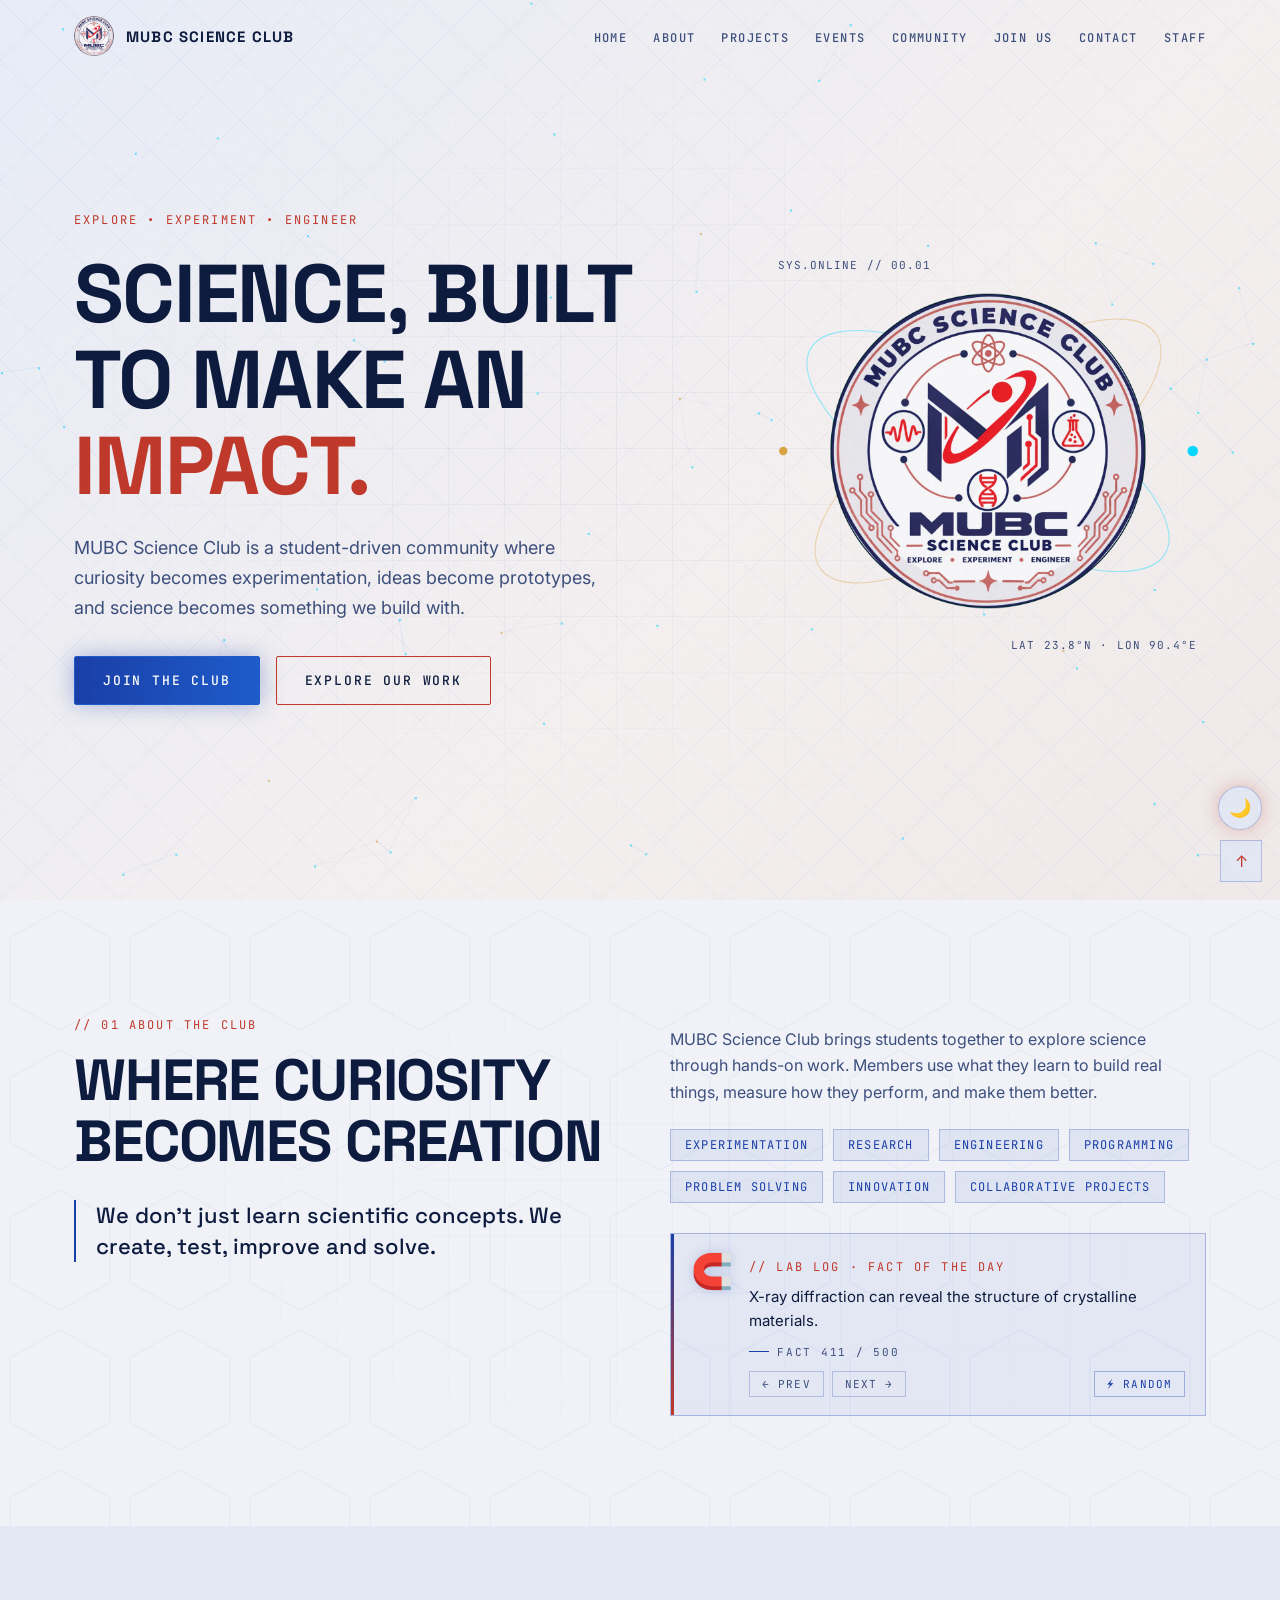
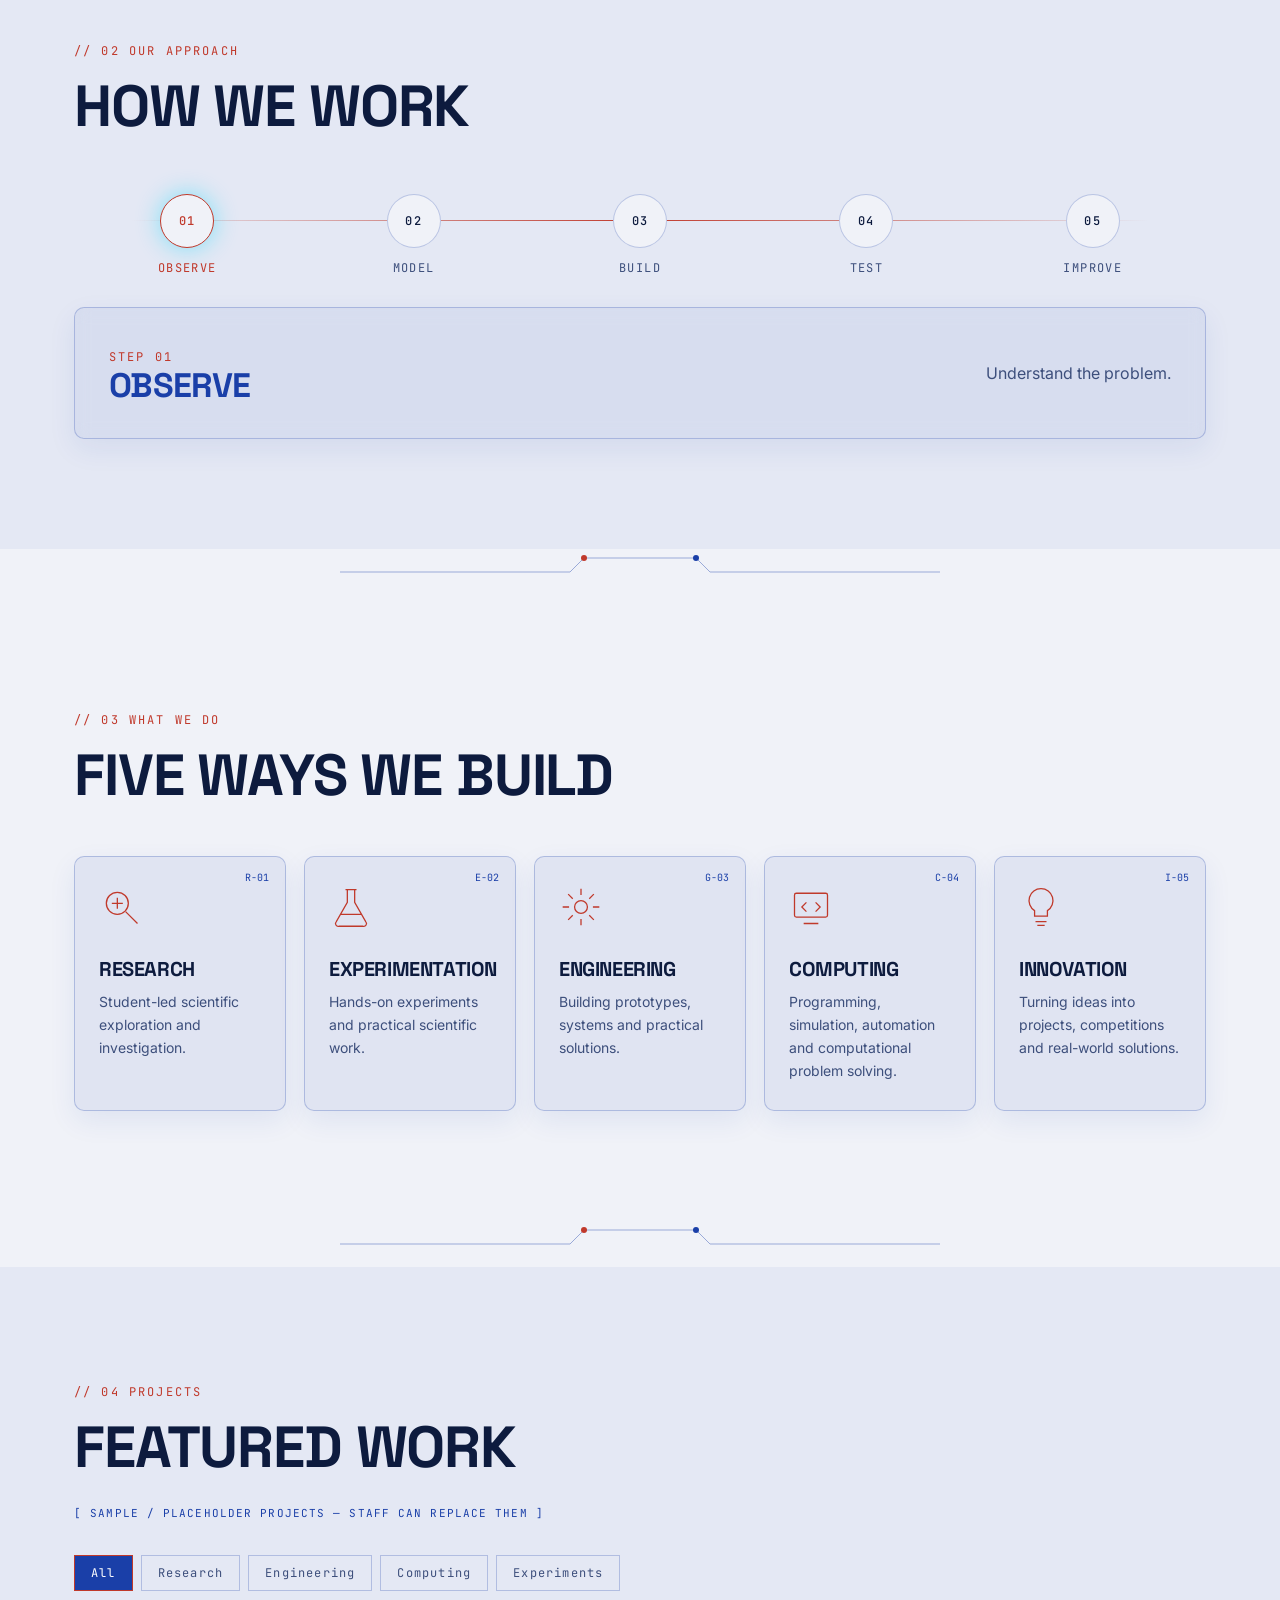
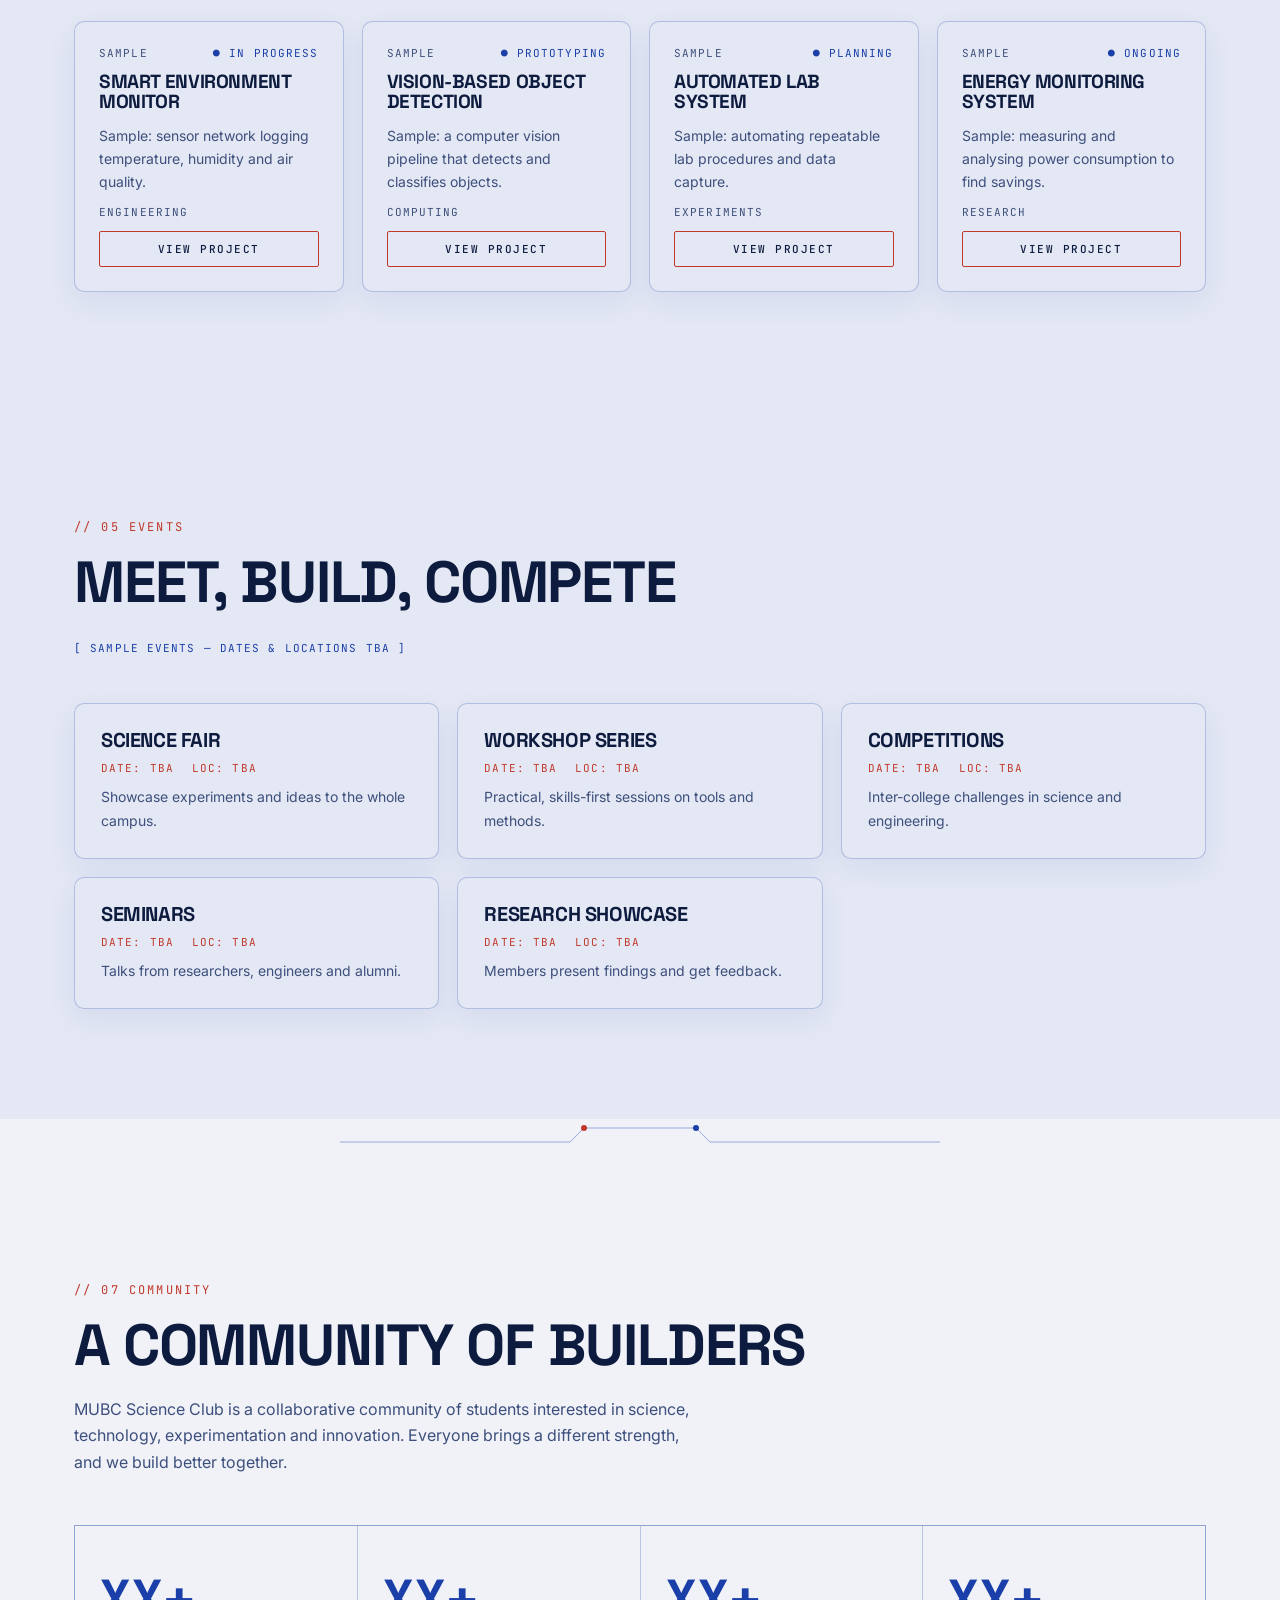
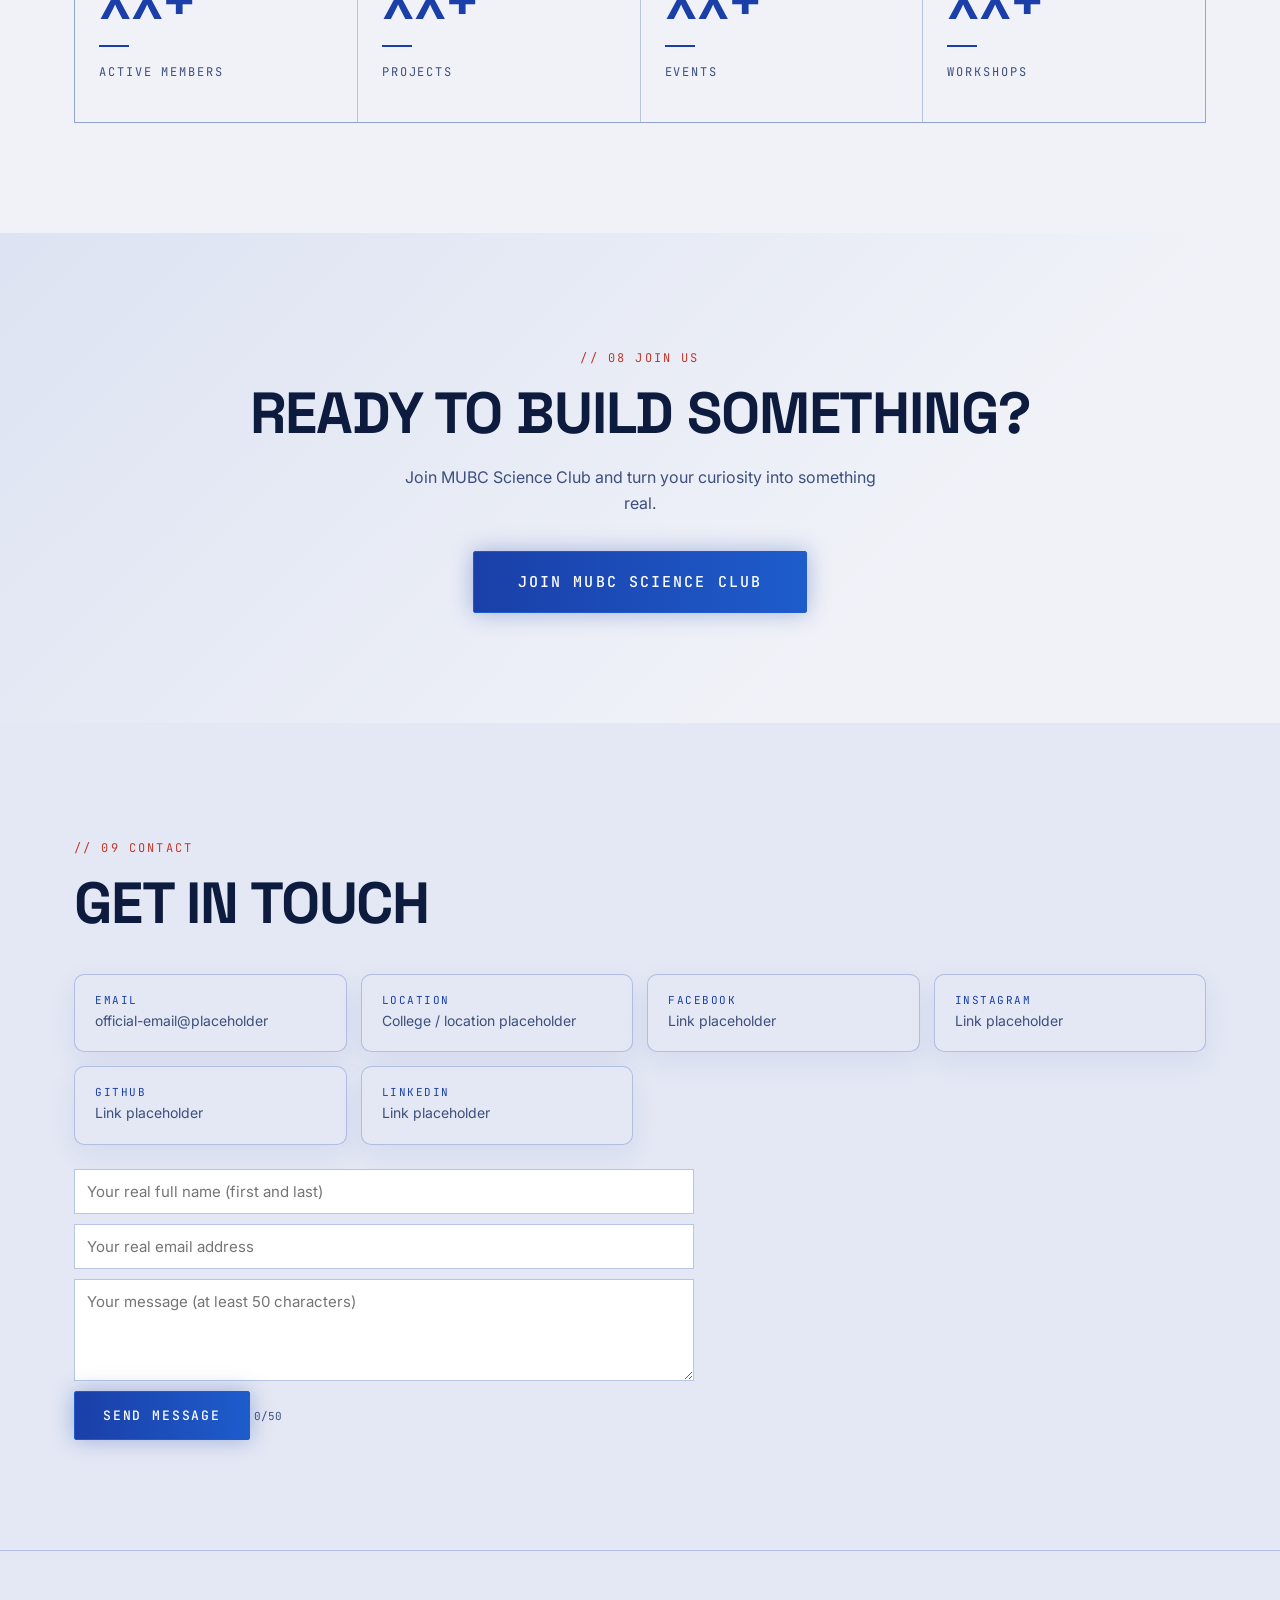
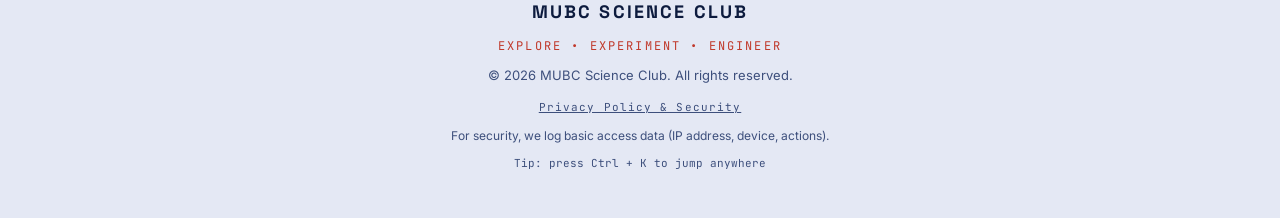
==== index.html @ 10bb3718 "Add files via upload" ====
<!DOCTYPE html>
<html lang="en">
<head>
<meta charset="utf-8">
<meta name="viewport" content="width=device-width, initial-scale=1, viewport-fit=cover">
<title>MUBC Science Club | Explore • Experiment • Engineer</title>
<meta name="description" content="MUBC Science Club is a student-led science, technology and engineering community turning curiosity into experiments, prototypes and real-world solutions.">
<link rel="canonical" href="https://arman0977.github.io/mubc-science-club/">
<meta name="robots" content="index,follow,max-image-preview:large,max-snippet:-1">
<meta name="author" content="MUBC Science Club"><meta name="theme-color" content="#05070D"><meta name="color-scheme" content="dark light" id="csmeta">
<!-- Google Search Console: paste your verification tag here, e.g. <meta name="google-site-verification" content="XXXX"> -->
<meta property="og:type" content="website"><meta property="og:site_name" content="MUBC Science Club"><meta property="og:locale" content="en">
<meta property="og:title" content="MUBC Science Club | Explore • Experiment • Engineer"><meta property="og:description" content="MUBC Science Club is a student-led science, technology and engineering community turning curiosity into experiments, prototypes and real-world solutions.">
<meta property="og:url" content="https://arman0977.github.io/mubc-science-club/"><meta property="og:image" content="https://arman0977.github.io/mubc-science-club/og-image.png"><meta property="og:image:width" content="1200"><meta property="og:image:height" content="630"><meta property="og:image:alt" content="MUBC Science Club logo with the words Explore, Experiment, Engineer">
<meta name="twitter:card" content="summary_large_image"><meta name="twitter:title" content="MUBC Science Club | Explore • Experiment • Engineer"><meta name="twitter:description" content="MUBC Science Club is a student-led science, technology and engineering community turning curiosity into experiments, prototypes and real-world solutions."><meta name="twitter:image" content="https://arman0977.github.io/mubc-science-club/og-image.png">
<link rel="icon" href="favicon.ico" sizes="any"><link rel="icon" type="image/png" sizes="32x32" href="favicon-32.png"><link rel="apple-touch-icon" href="apple-touch-icon.png"><link rel="manifest" href="site.webmanifest">
<link rel="preconnect" href="https://script.google.com"><link rel="dns-prefetch" href="https://script.googleusercontent.com">
<script type="application/ld+json">{"@context": "https://schema.org", "@graph": [{"@type": "Organization", "@id": "https://arman0977.github.io/mubc-science-club/#org", "name": "MUBC Science Club", "url": "https://arman0977.github.io/mubc-science-club/", "logo": "https://arman0977.github.io/mubc-science-club/icon-512.png", "image": "https://arman0977.github.io/mubc-science-club/og-image.png", "slogan": "Explore • Experiment • Engineer", "description": "MUBC Science Club is a student-led science, technology and engineering community turning curiosity into experiments, prototypes and real-world solutions."}, {"@type": "WebSite", "@id": "https://arman0977.github.io/mubc-science-club/#site", "url": "https://arman0977.github.io/mubc-science-club/", "name": "MUBC Science Club", "inLanguage": "en", "publisher": {"@id": "https://arman0977.github.io/mubc-science-club/#org"}}]}</script>
<link rel="preconnect" href="https://fonts.googleapis.com"><link rel="preconnect" href="https://fonts.gstatic.com" crossorigin>
<link href="https://fonts.googleapis.com/css2?family=JetBrains+Mono:wght@400;500&family=Inter:wght@400;500&family=Space+Grotesk:wght@500;700&display=swap" rel="stylesheet">
<link rel="stylesheet" href="style.css">
</head>
<body>
<div id="sp" aria-hidden="true"><div class="spw"><img id="spl" alt=""></div><p>INITIALIZING SYSTEMS</p><i class="bar"><b></b></i></div><div id="spg"></div><button id="rb" hidden aria-label="Open staff panel"></button><a class="skip" href="#about">Skip to content</a><noscript><p style="padding:90px 24px;max-width:700px;margin:auto">MUBC Science Club is a student-led science, technology and engineering community. Explore • Experiment • Engineer. Please enable JavaScript to see our projects, events and team, or contact us through the Contact section.</p></noscript>

<header id="hd"><div class="wrap"><nav aria-label="Main">
<a class="brand" href="#home" aria-label="MUBC Science Club home"><img id="lnav-dark" class="lnav" alt="MUBC Science Club logo" src="[data-uri]" width="40" height="40"><img id="lnav-light" class="lnav" alt="MUBC Science Club logo (light)" src="[data-uri]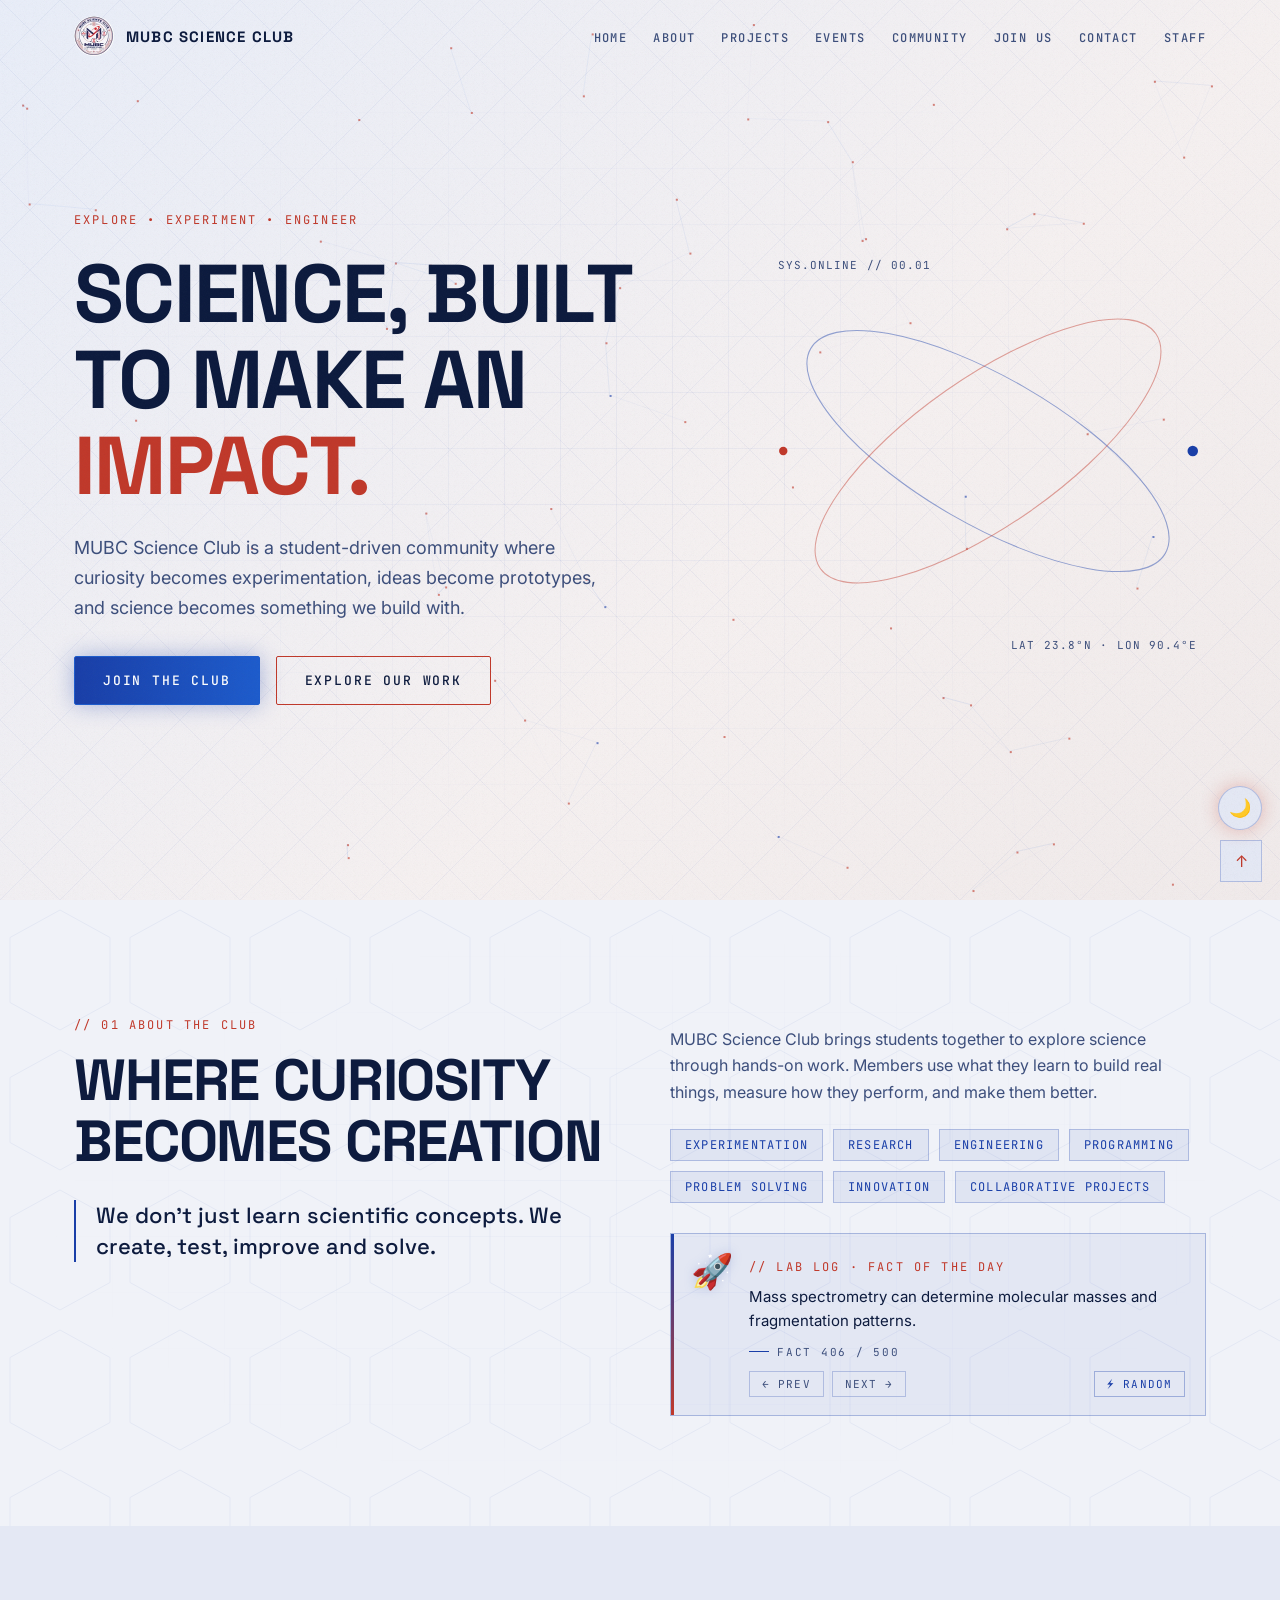
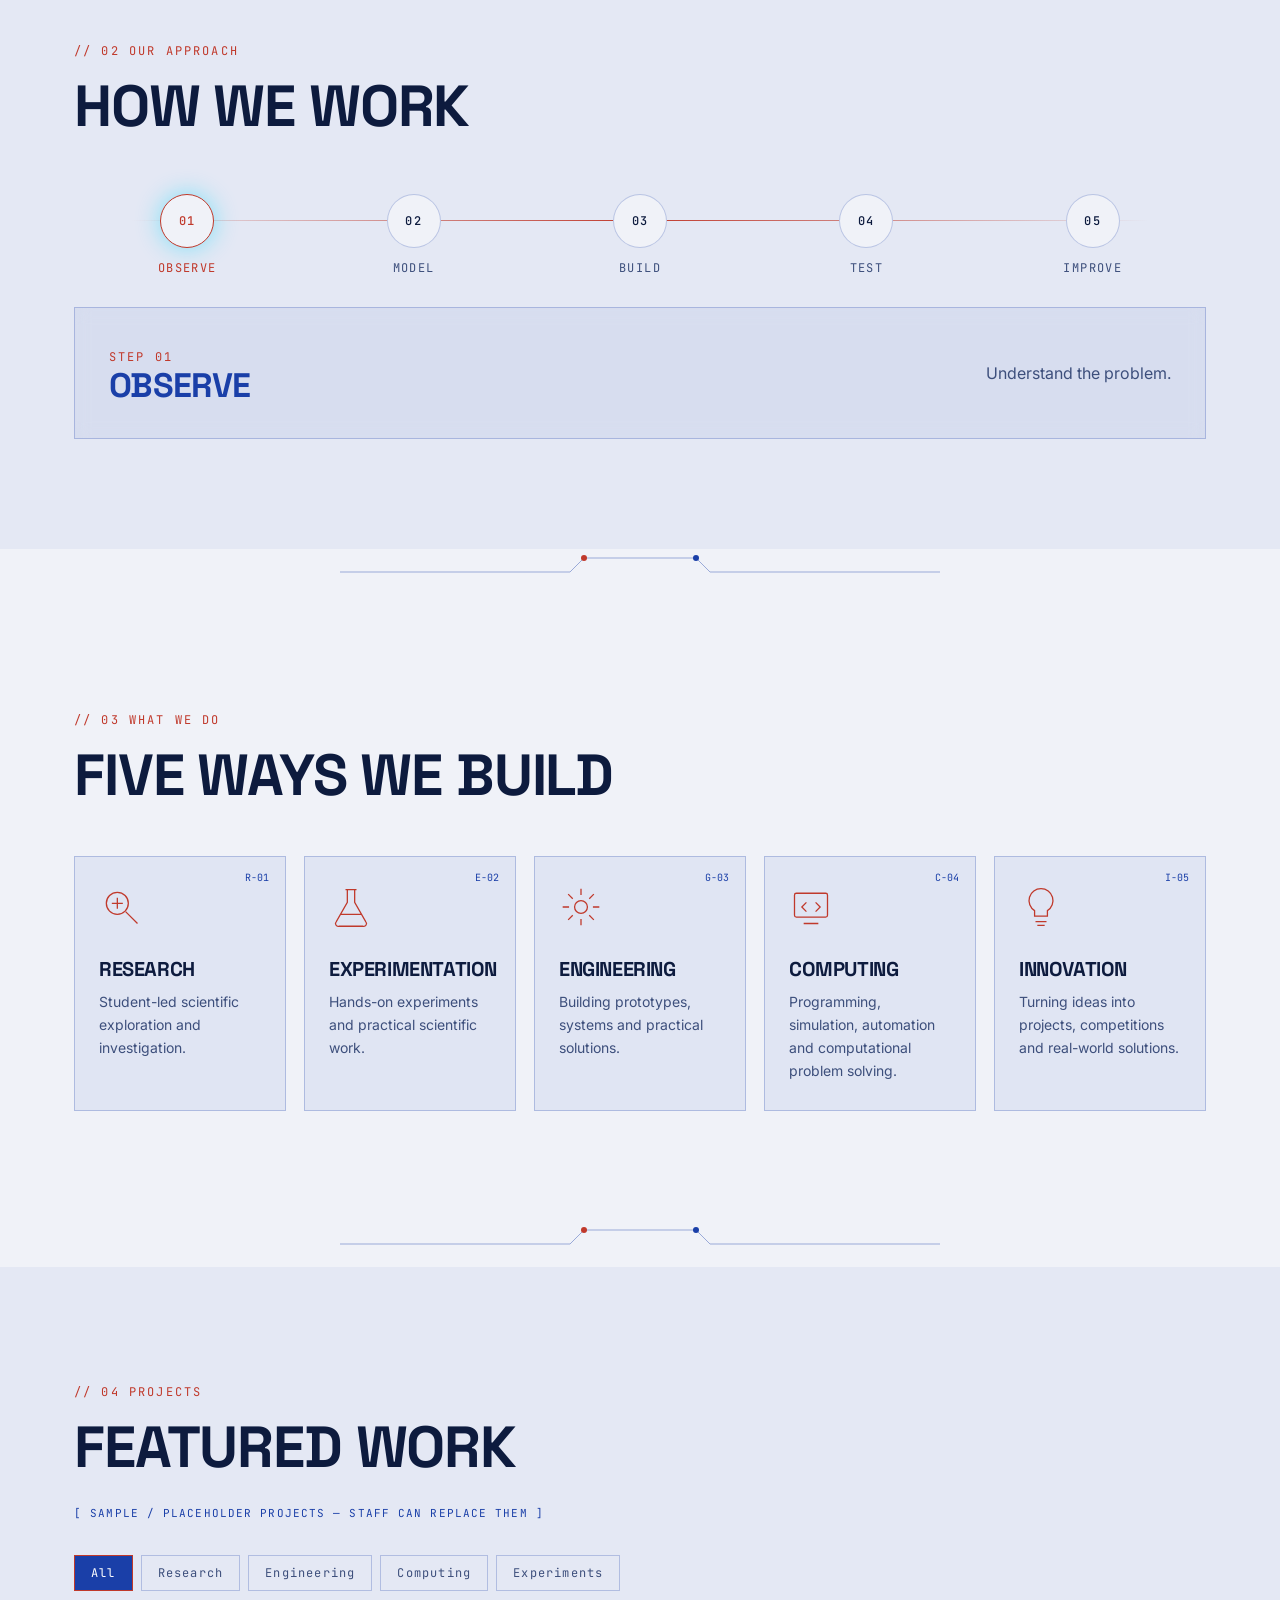
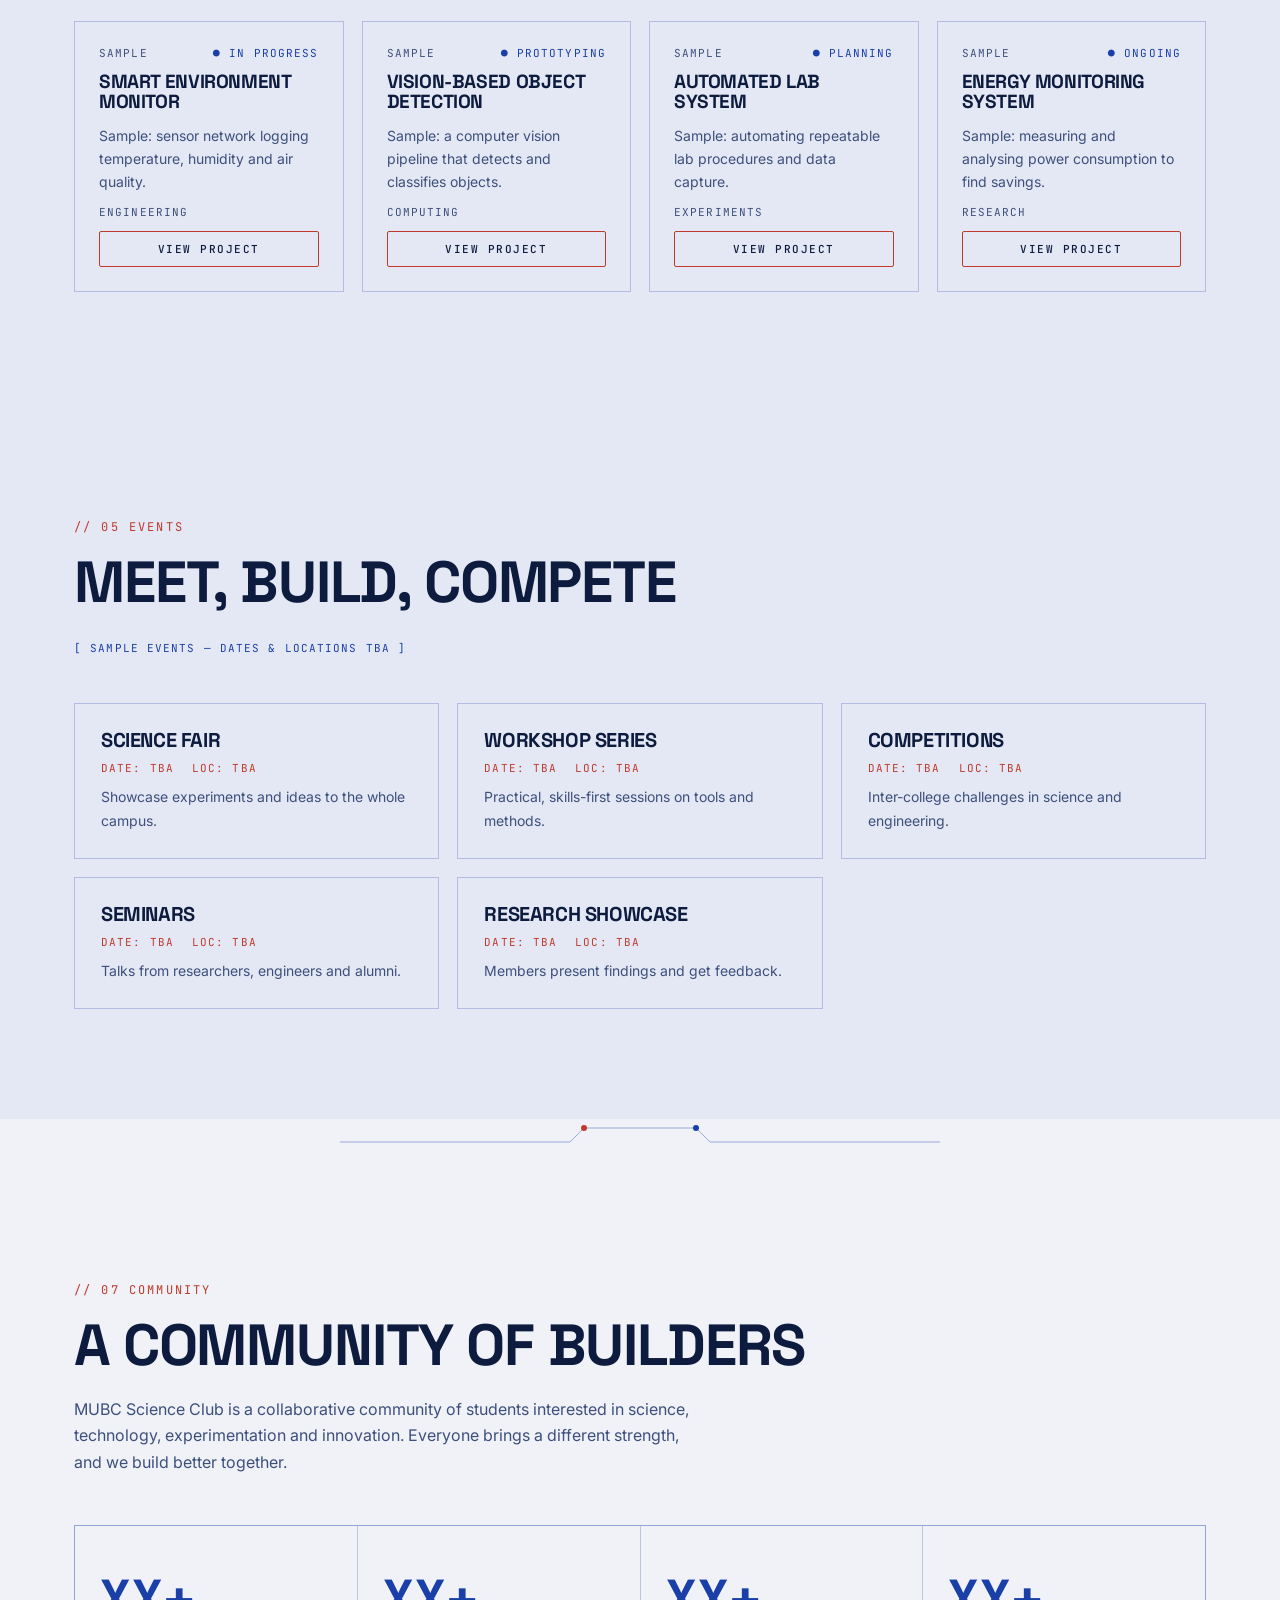
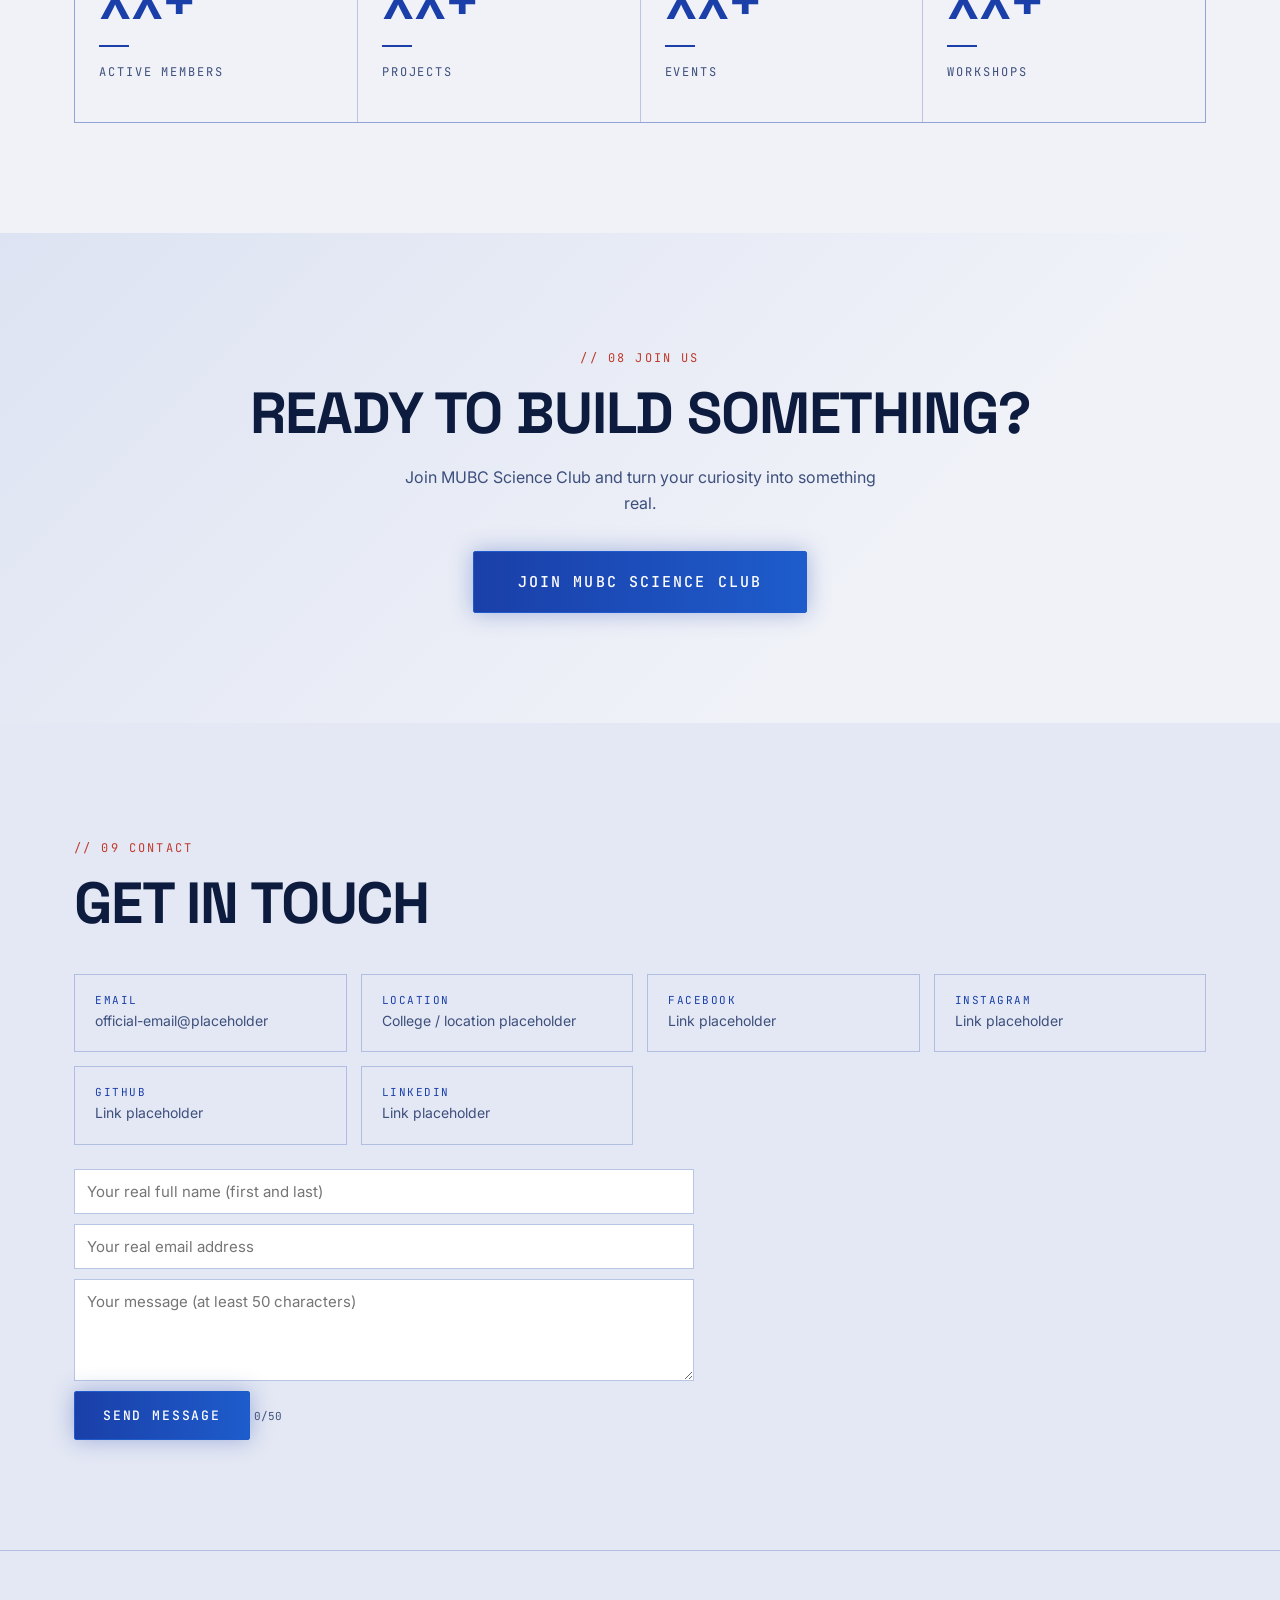
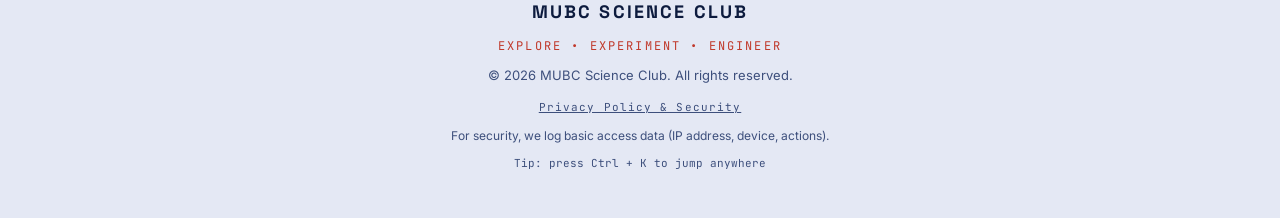
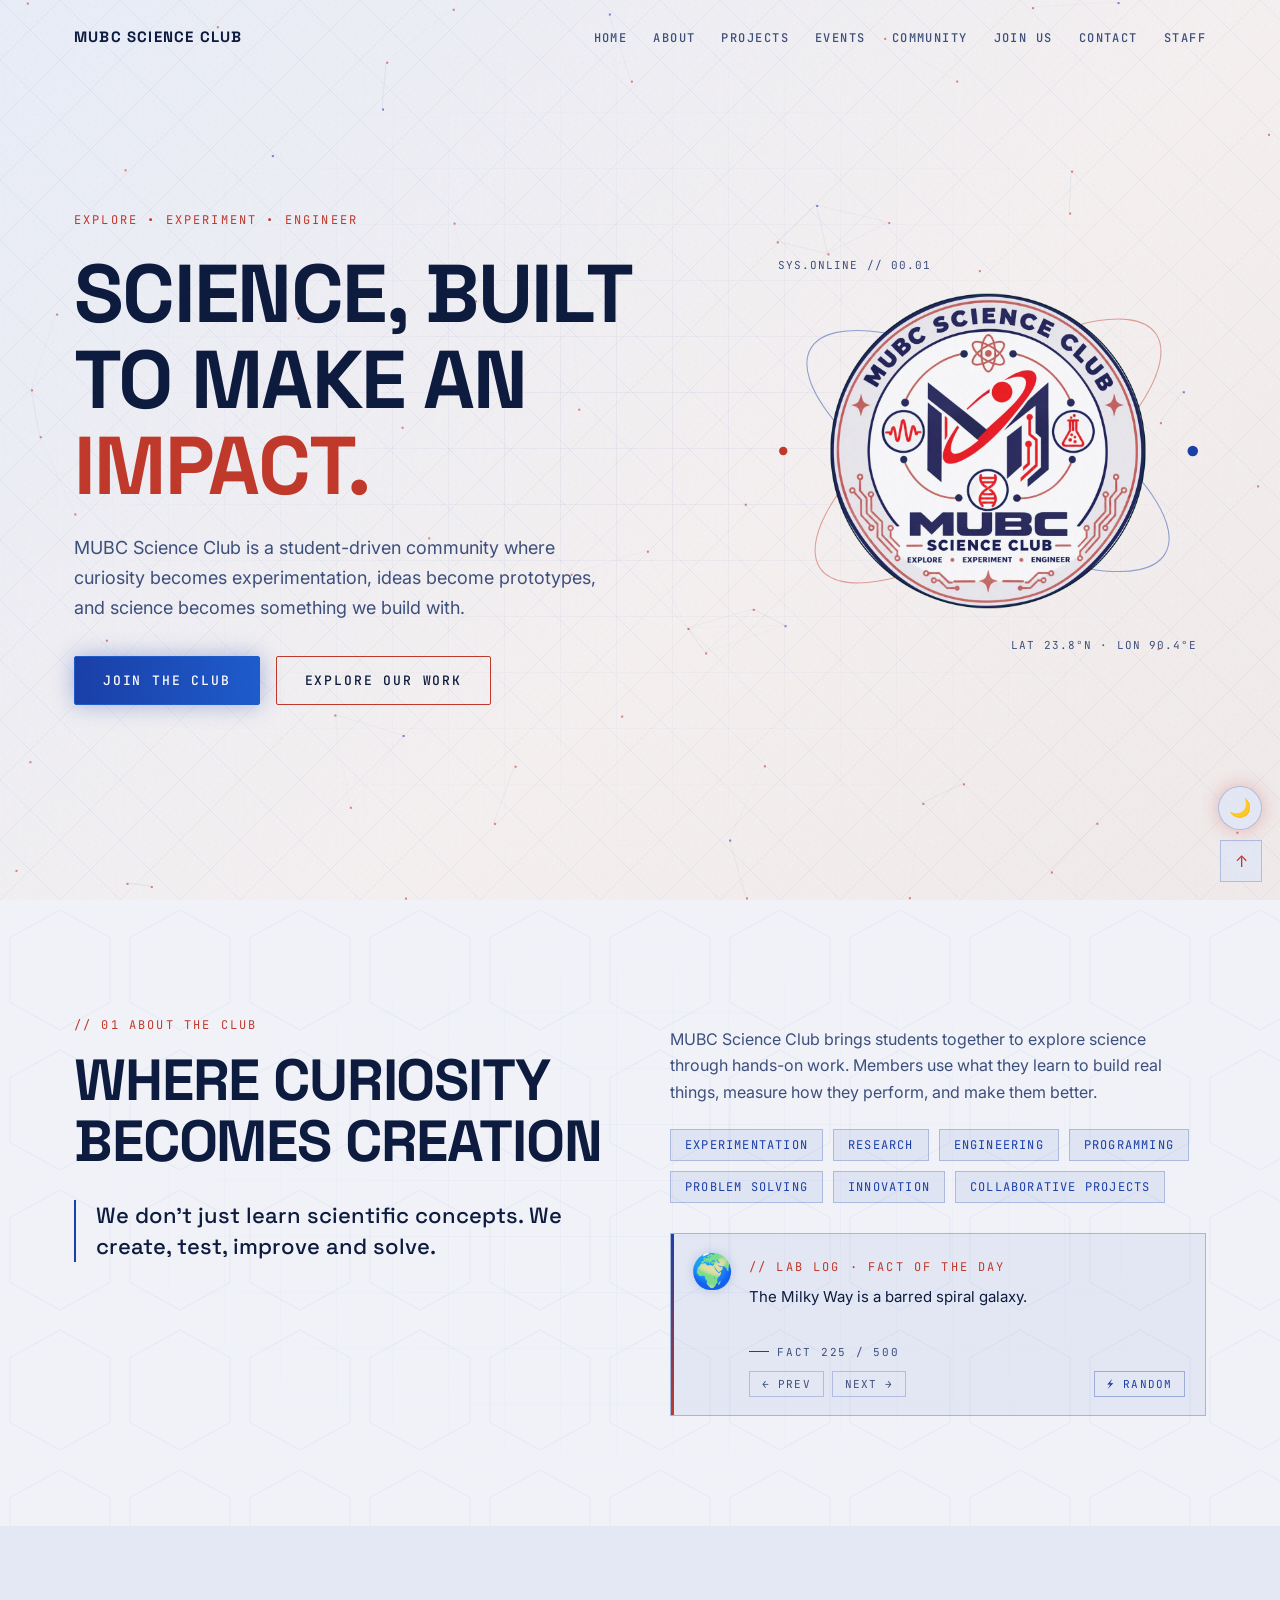
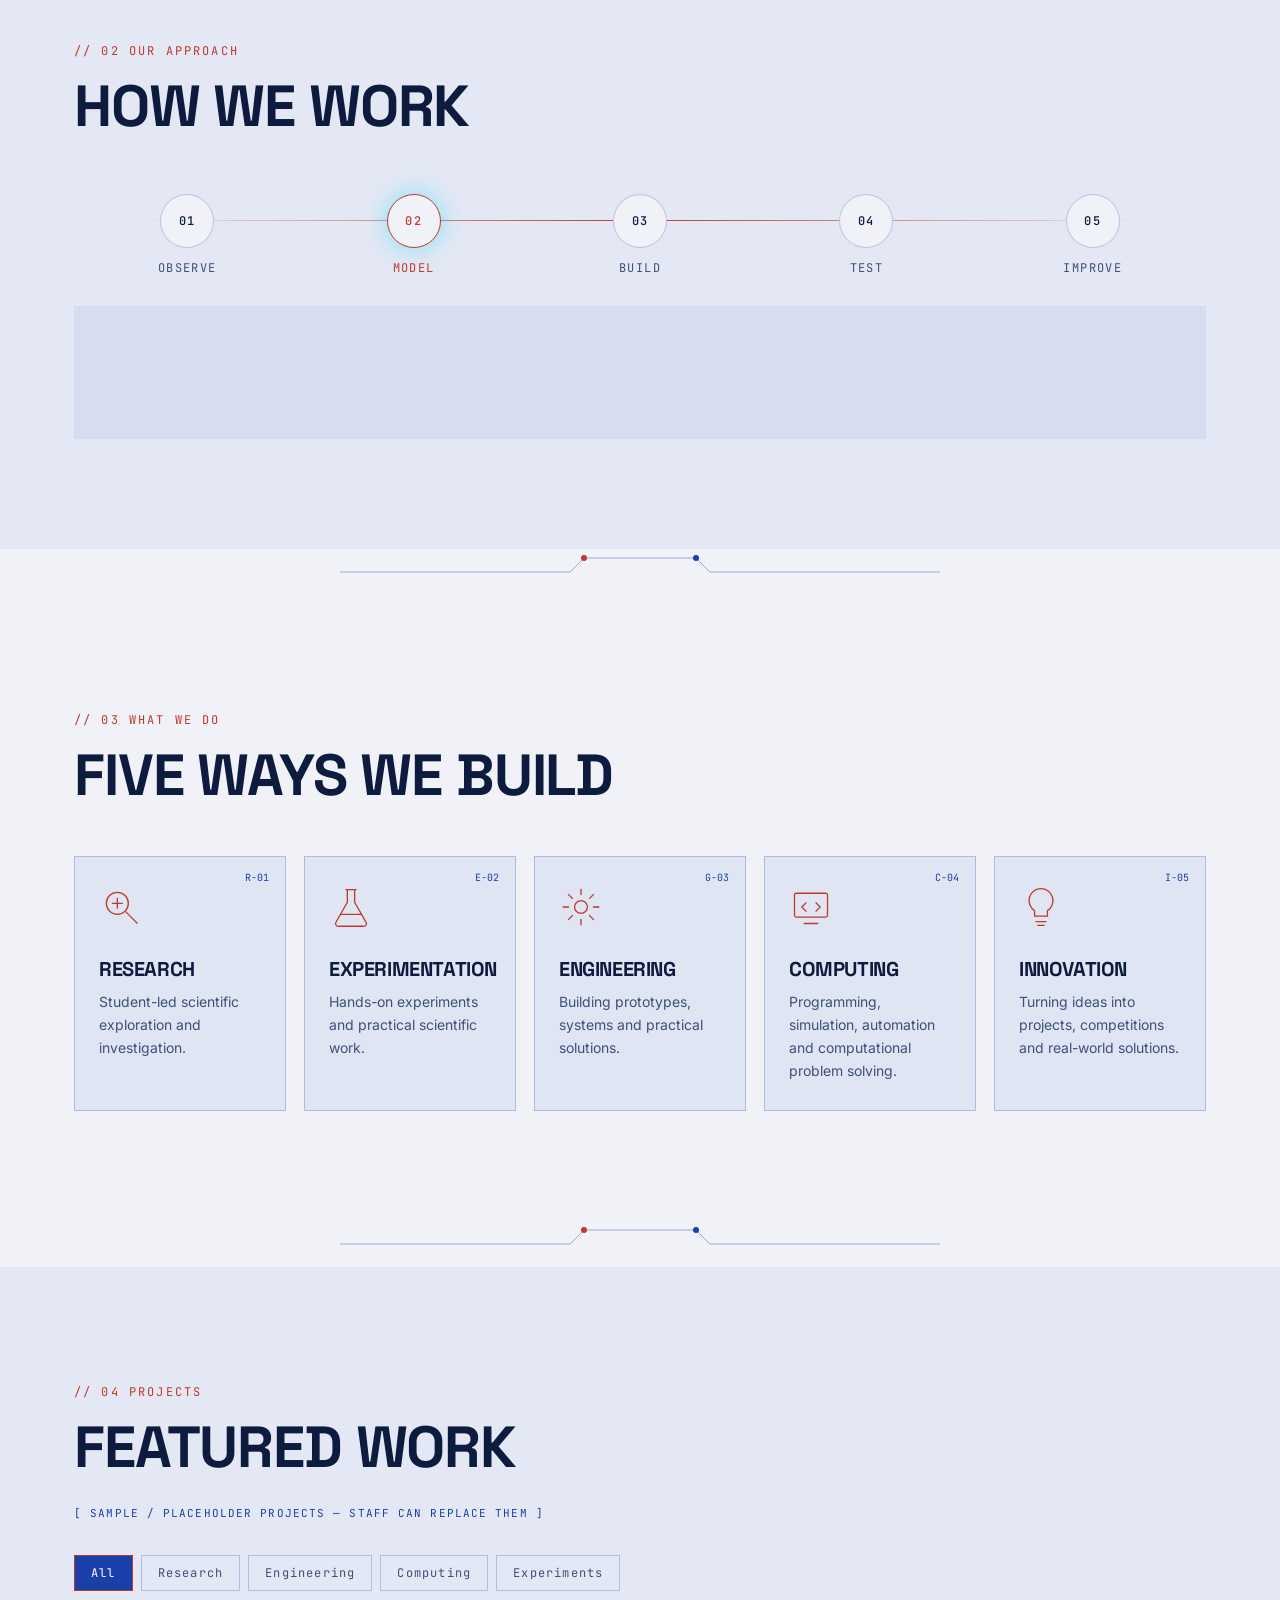
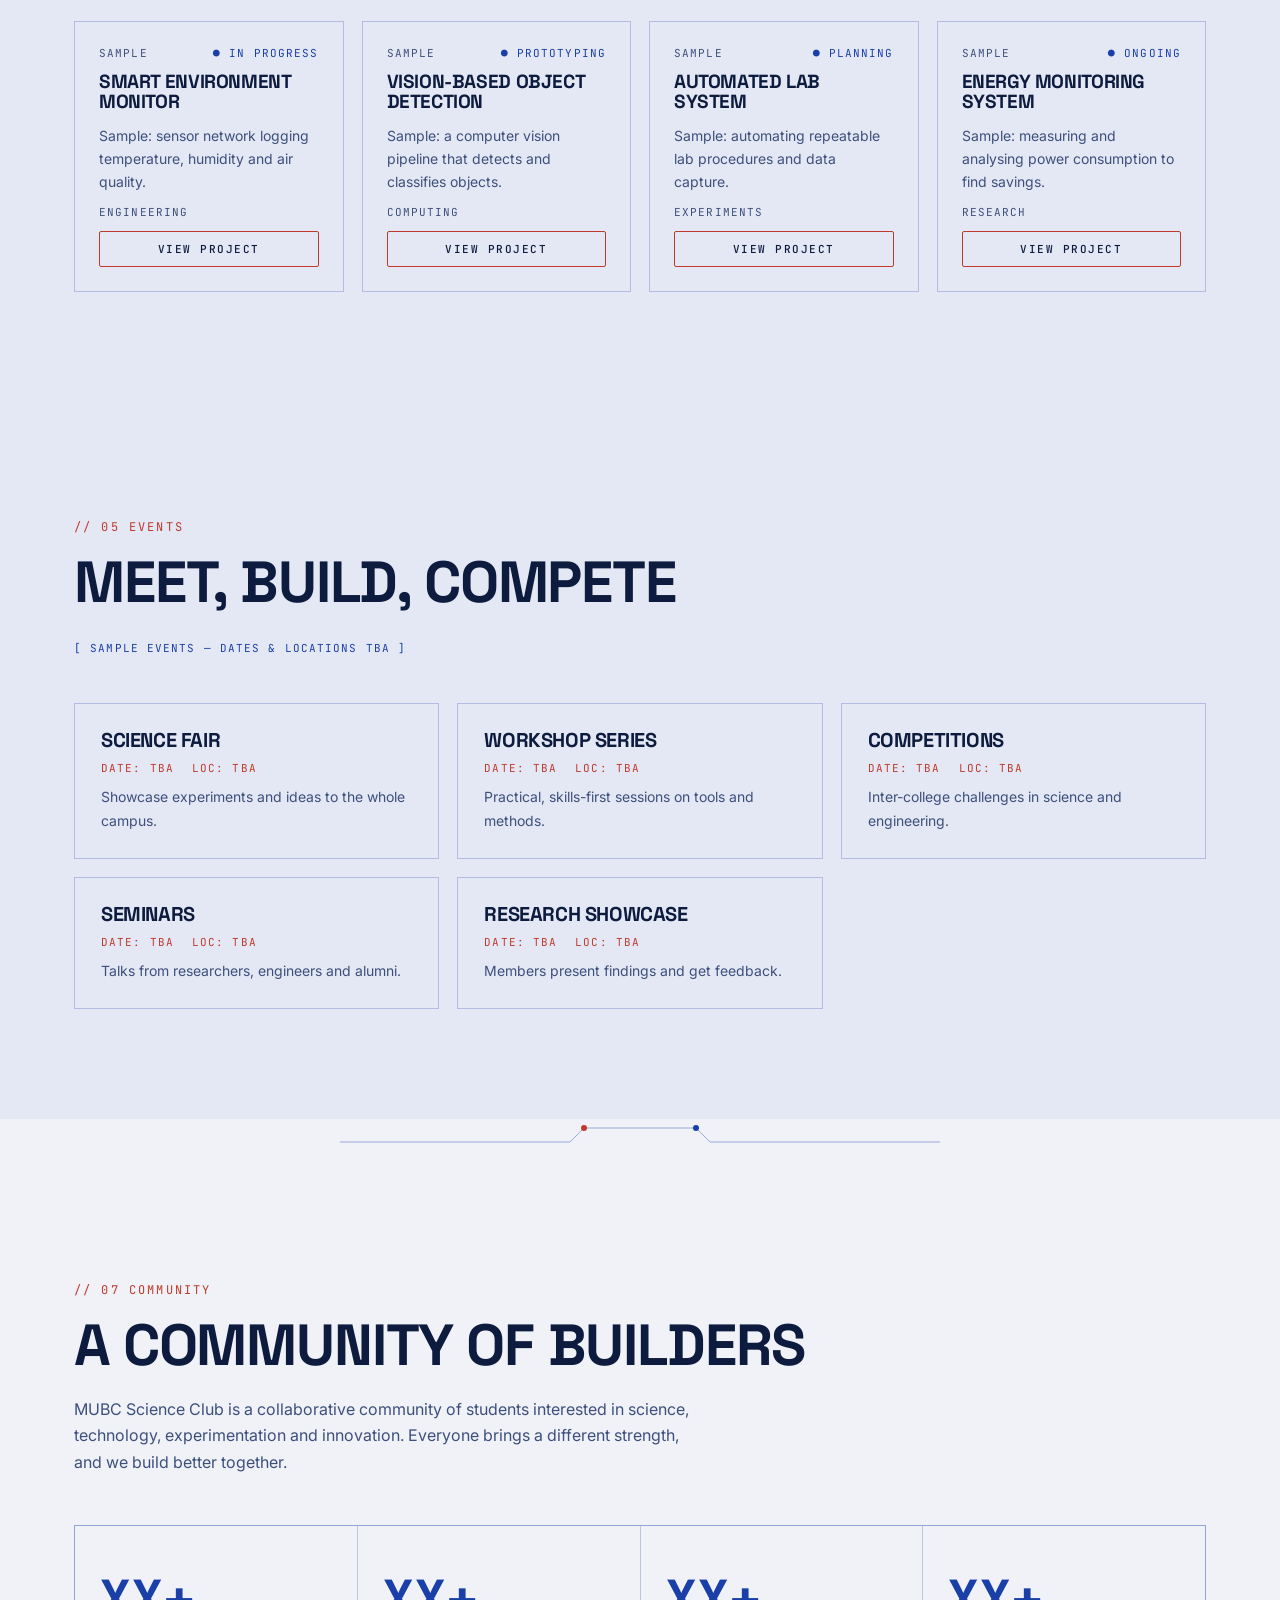
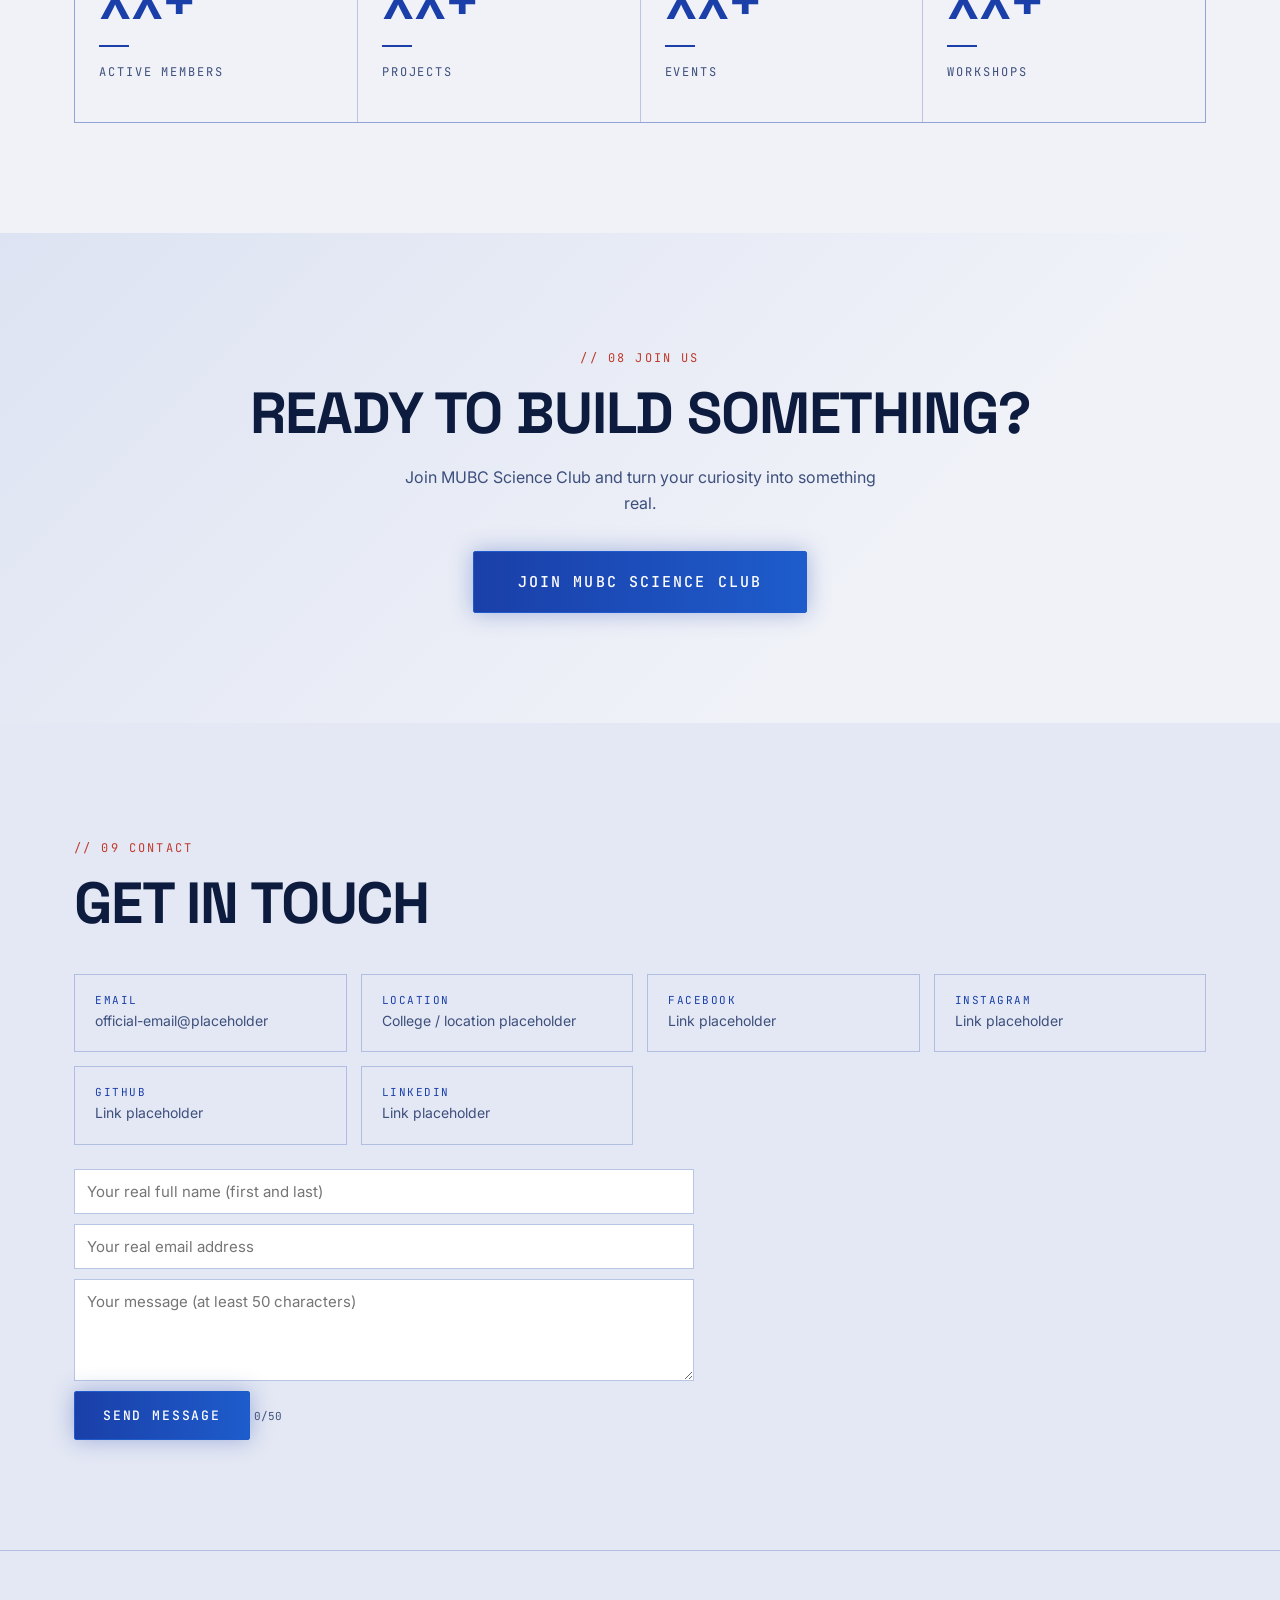
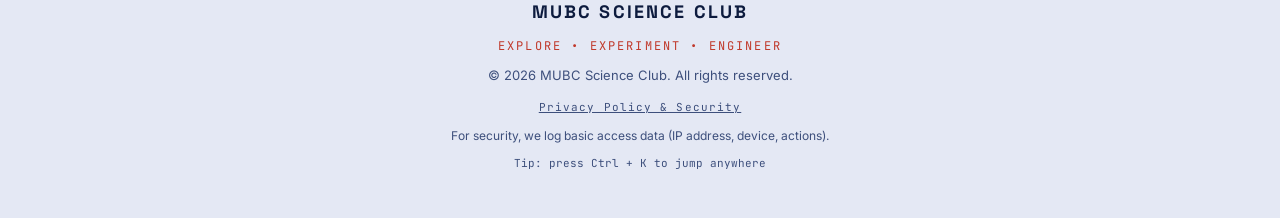
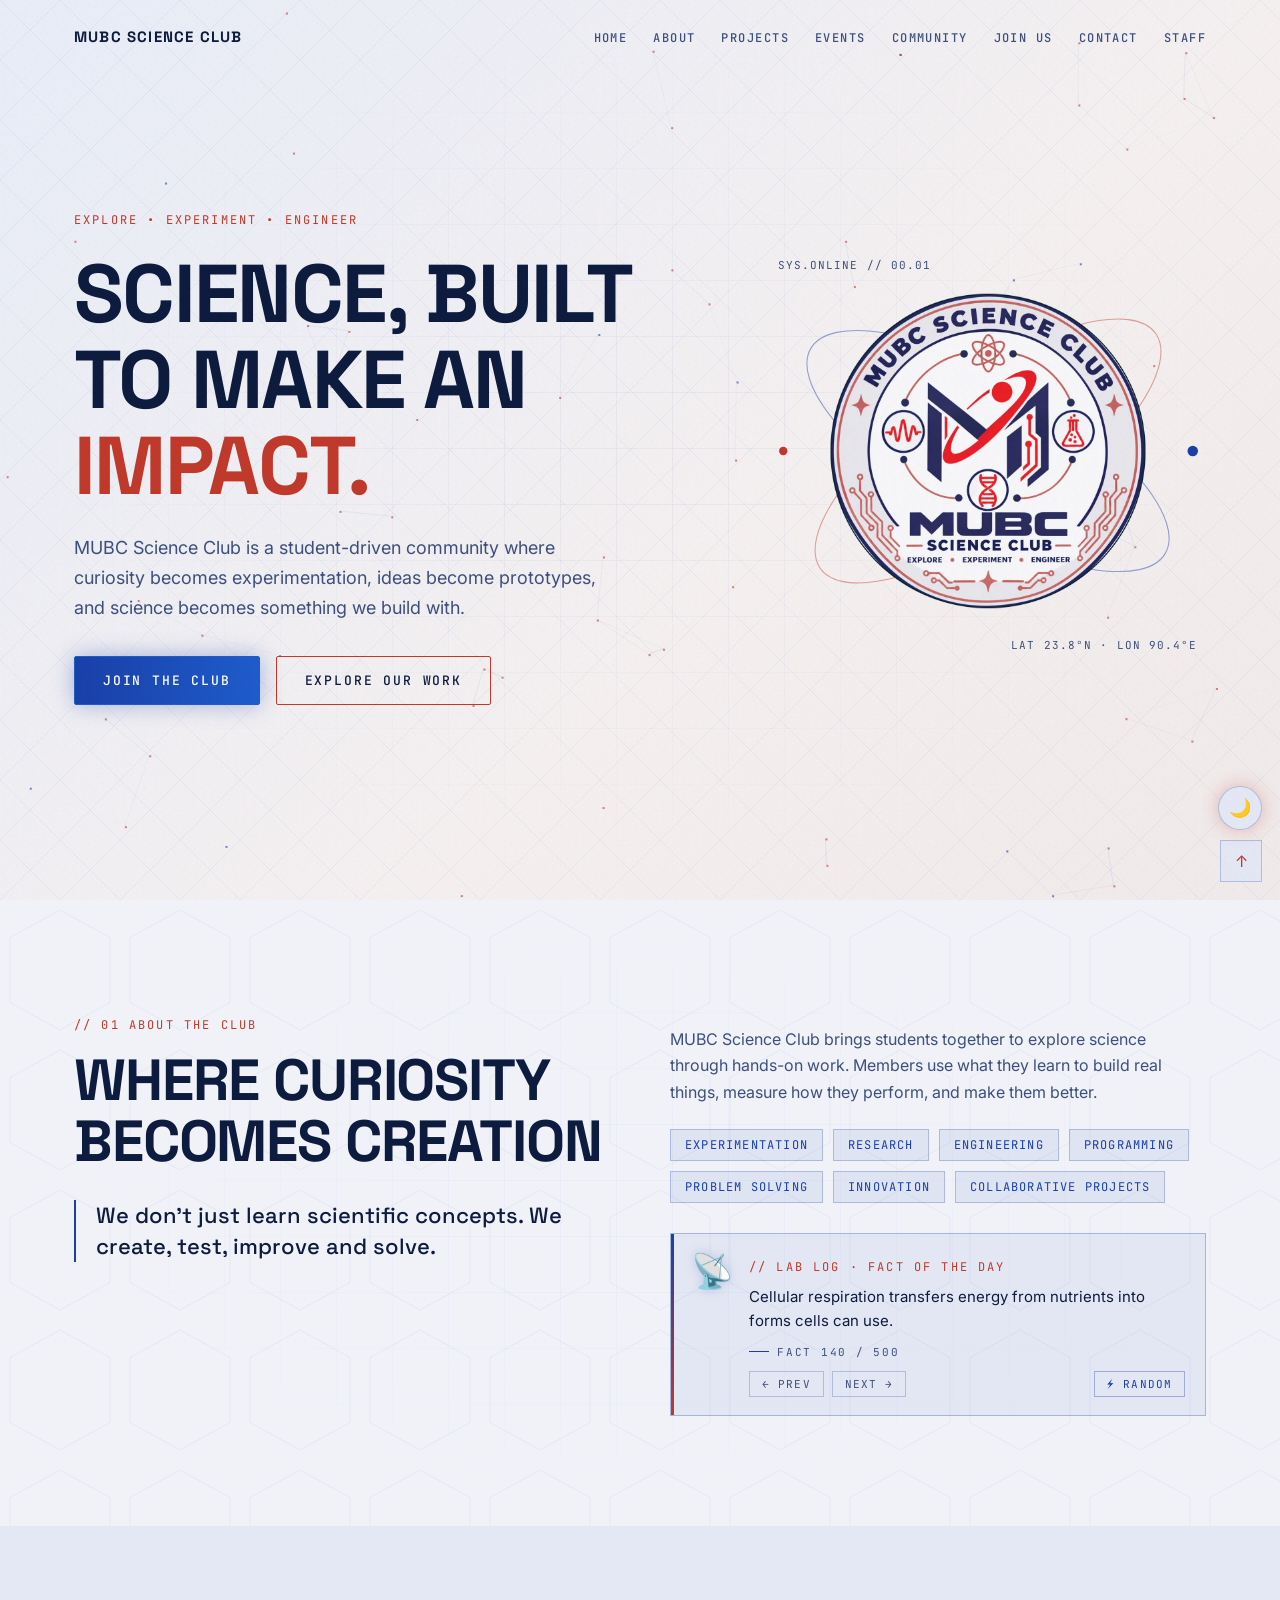
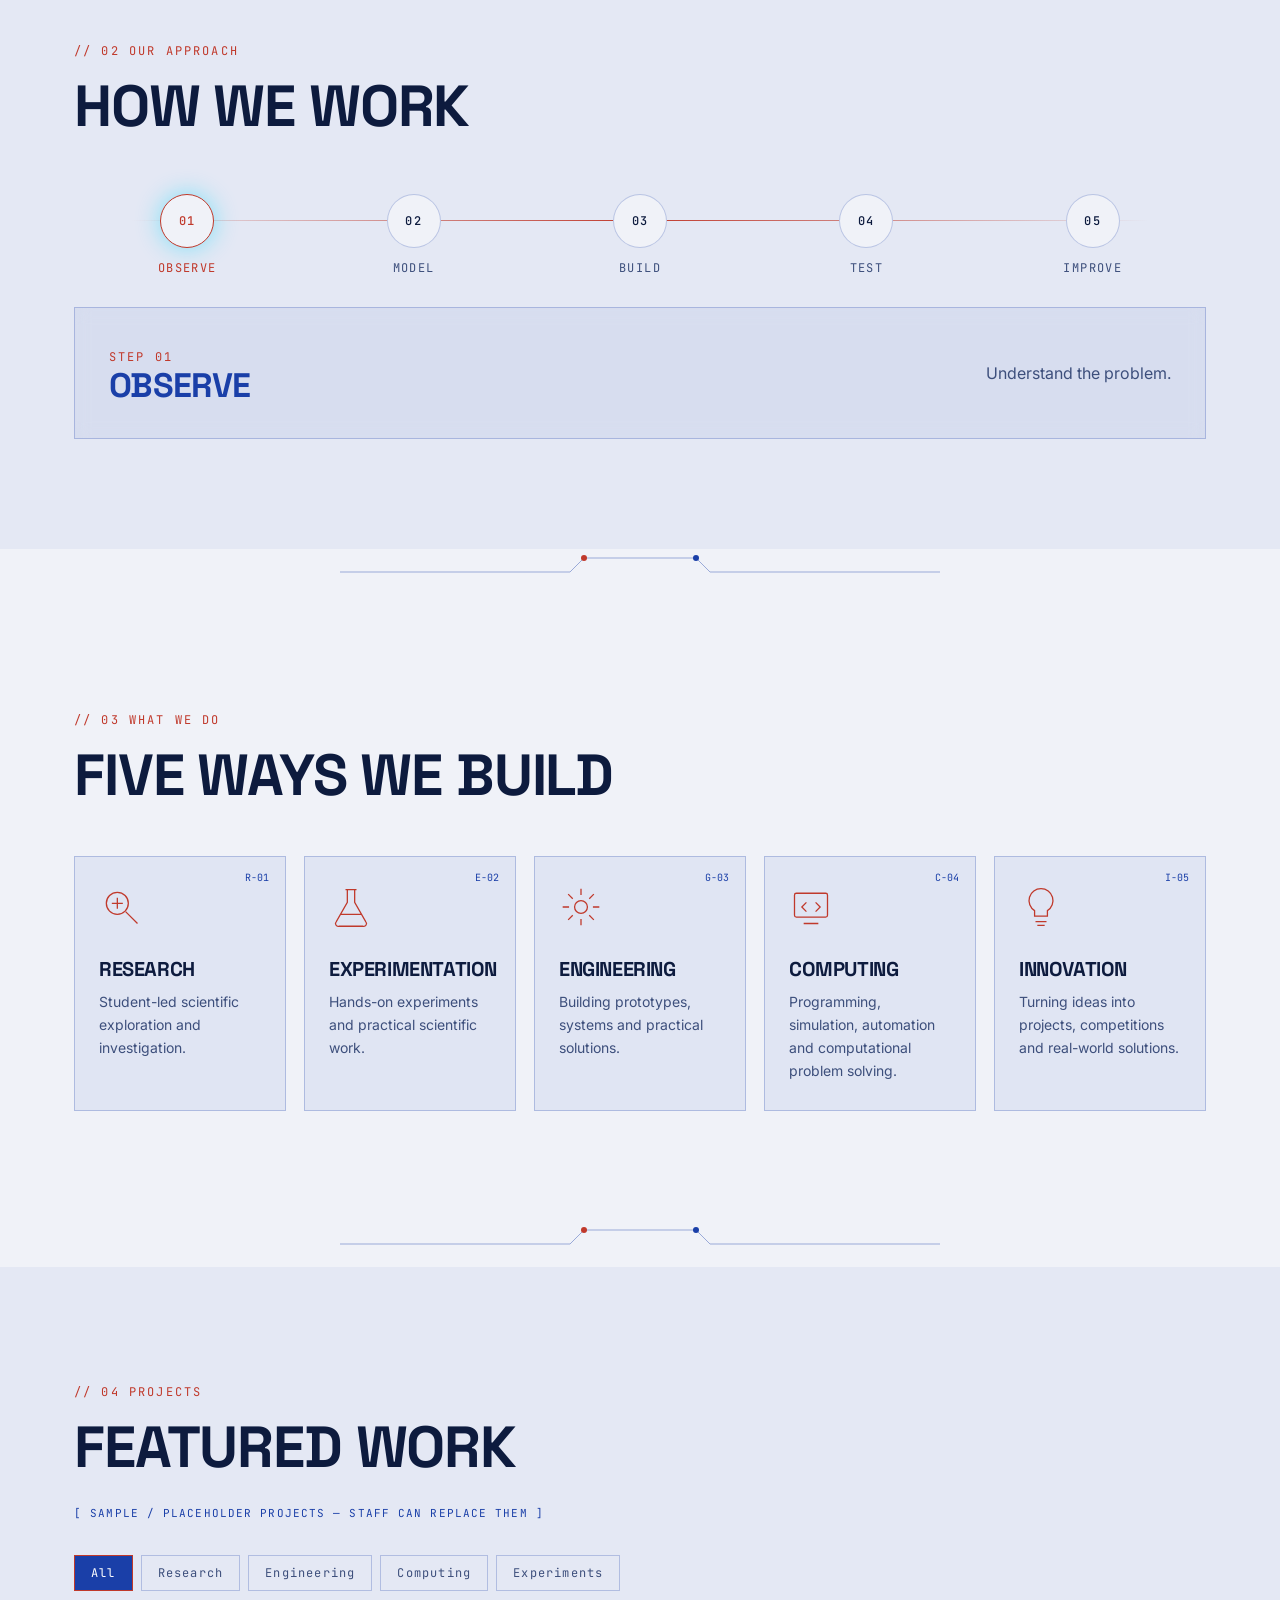
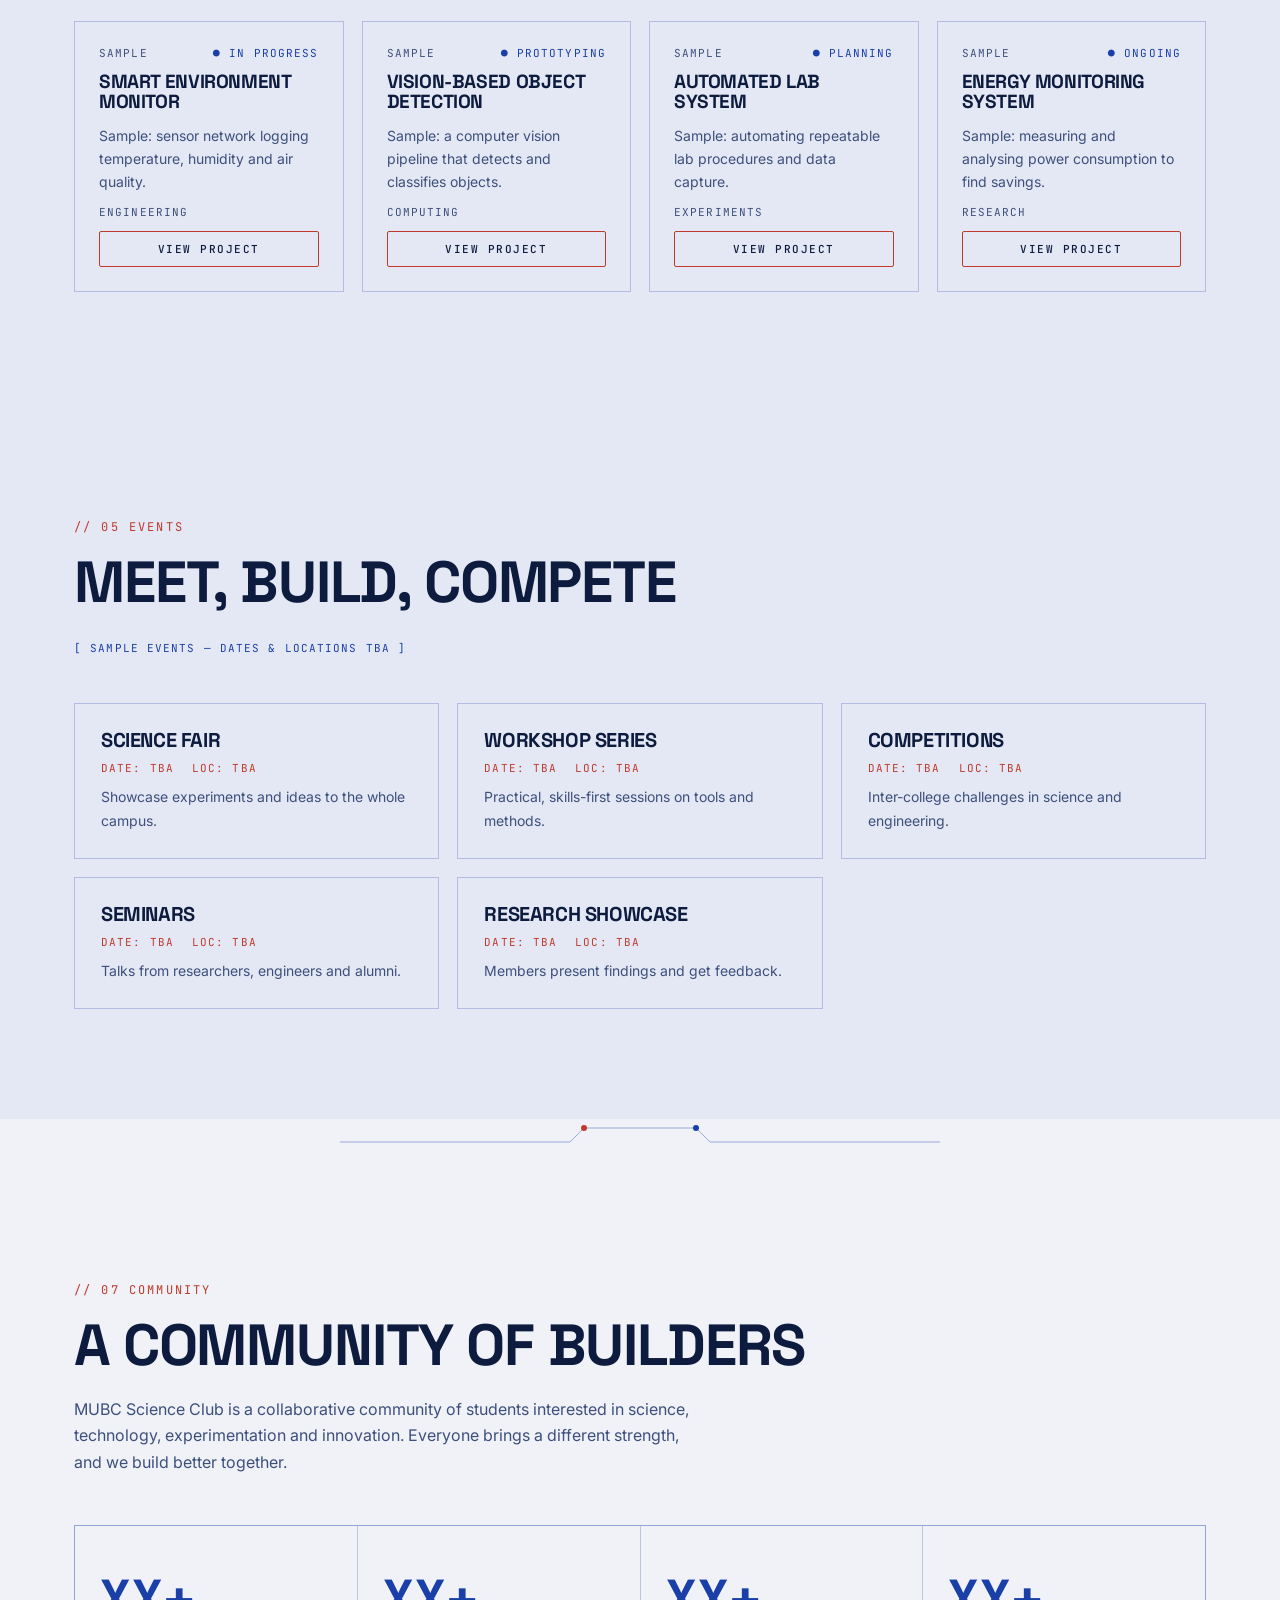
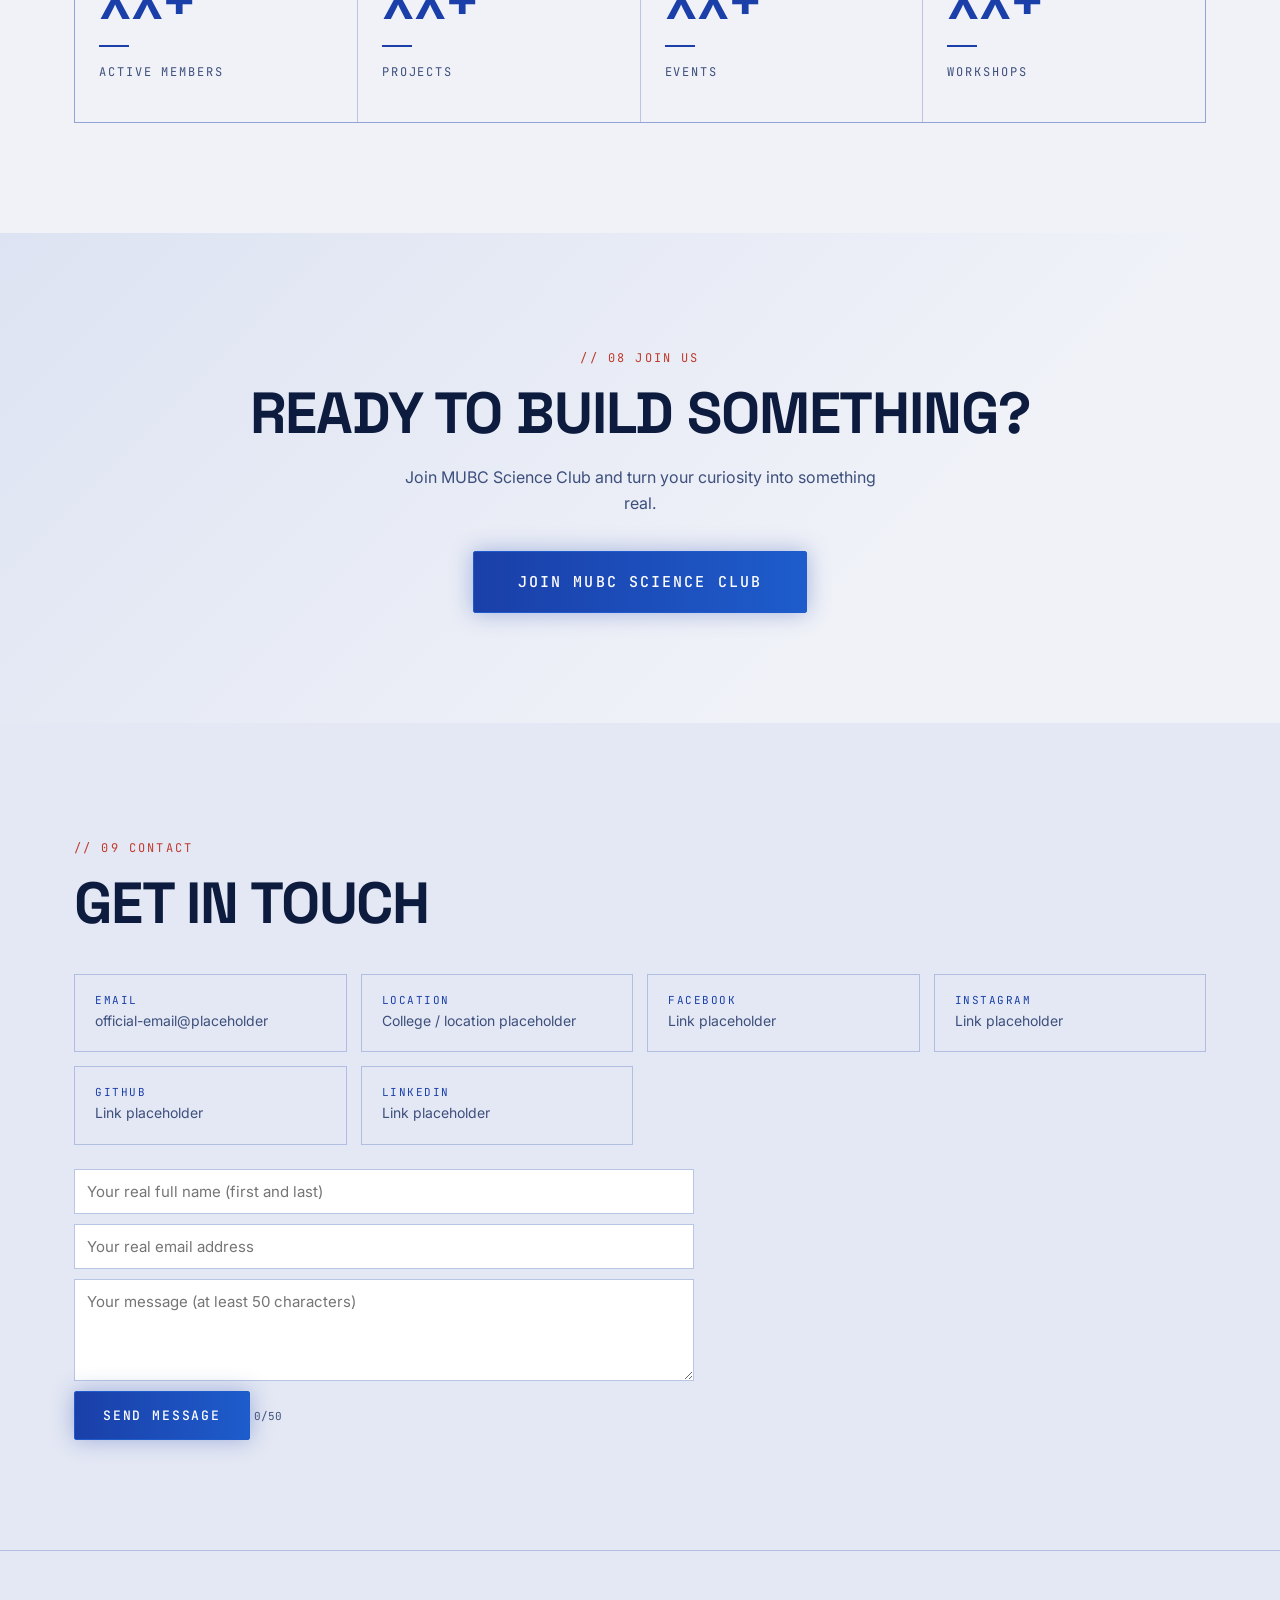
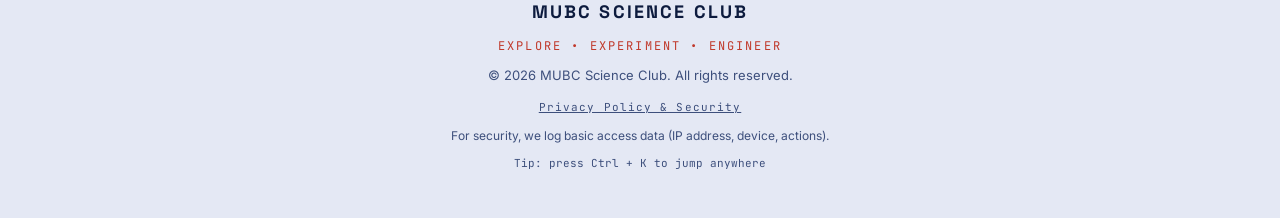
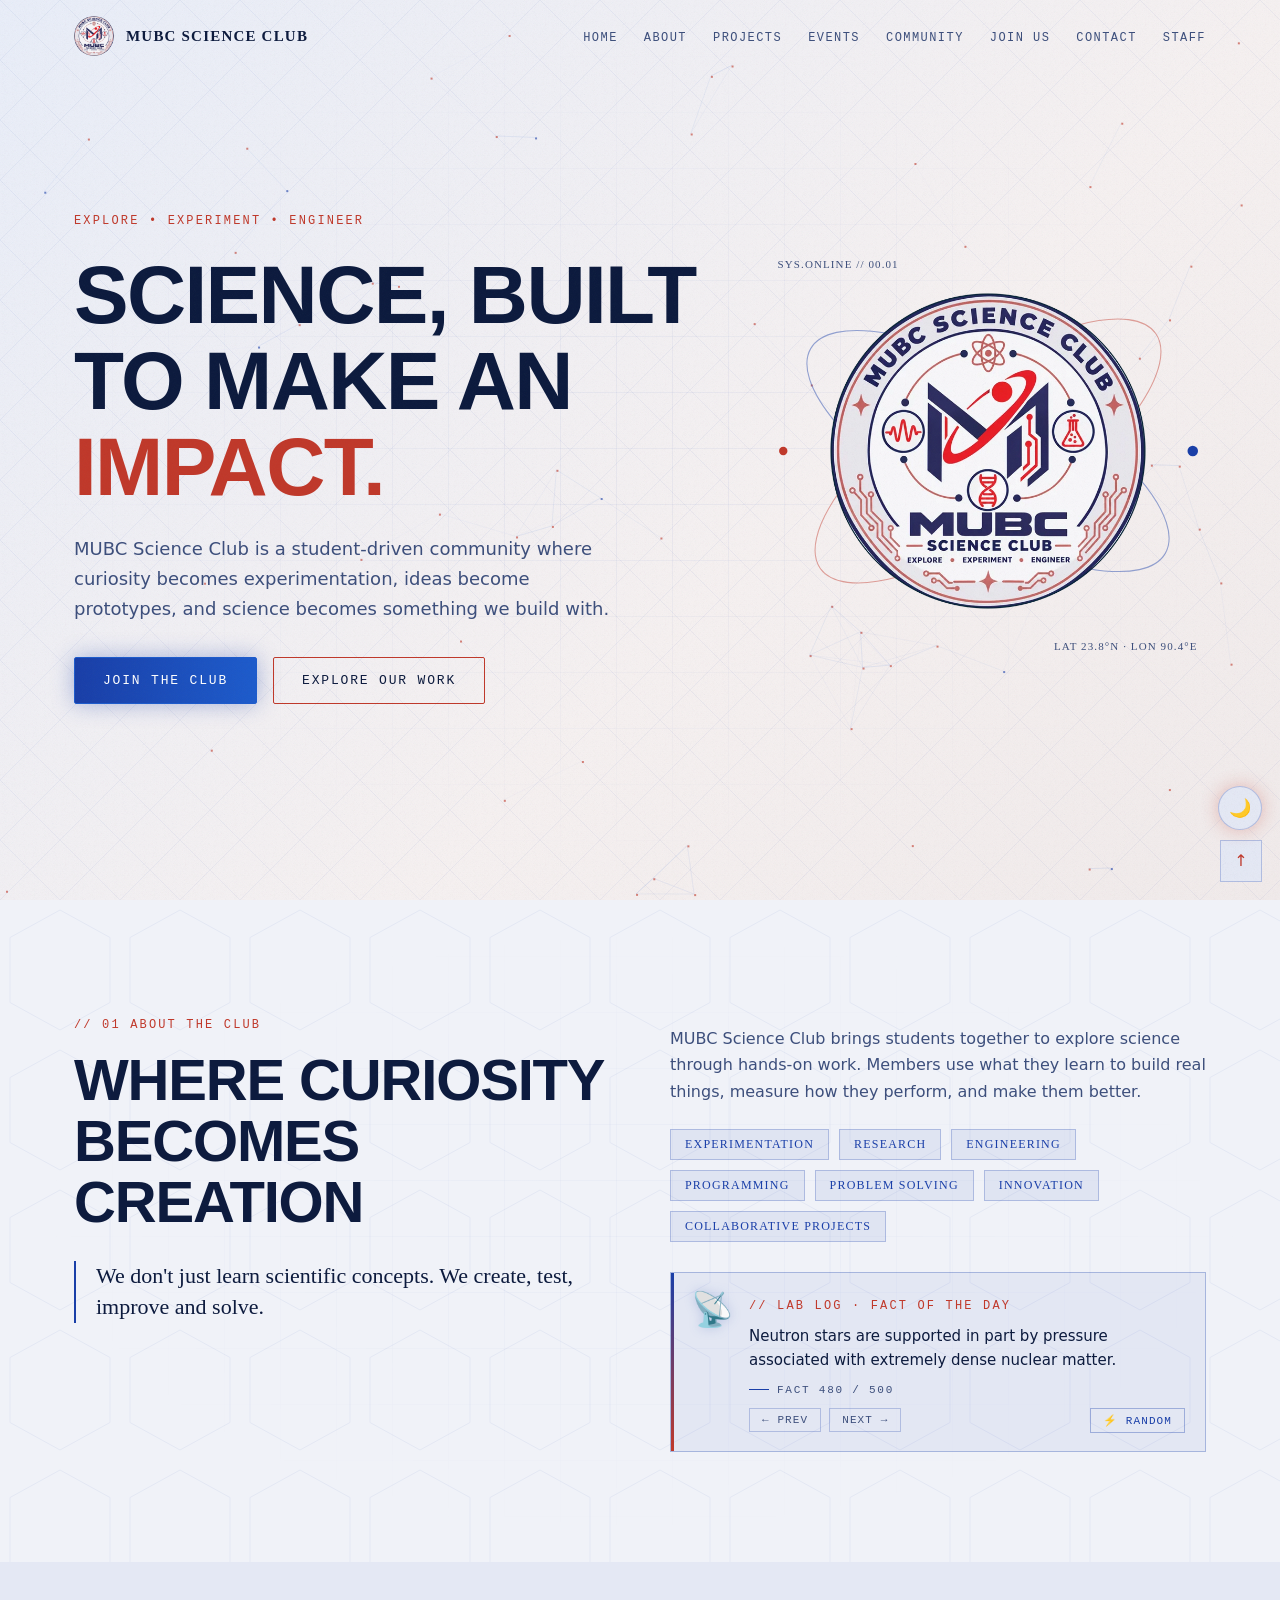
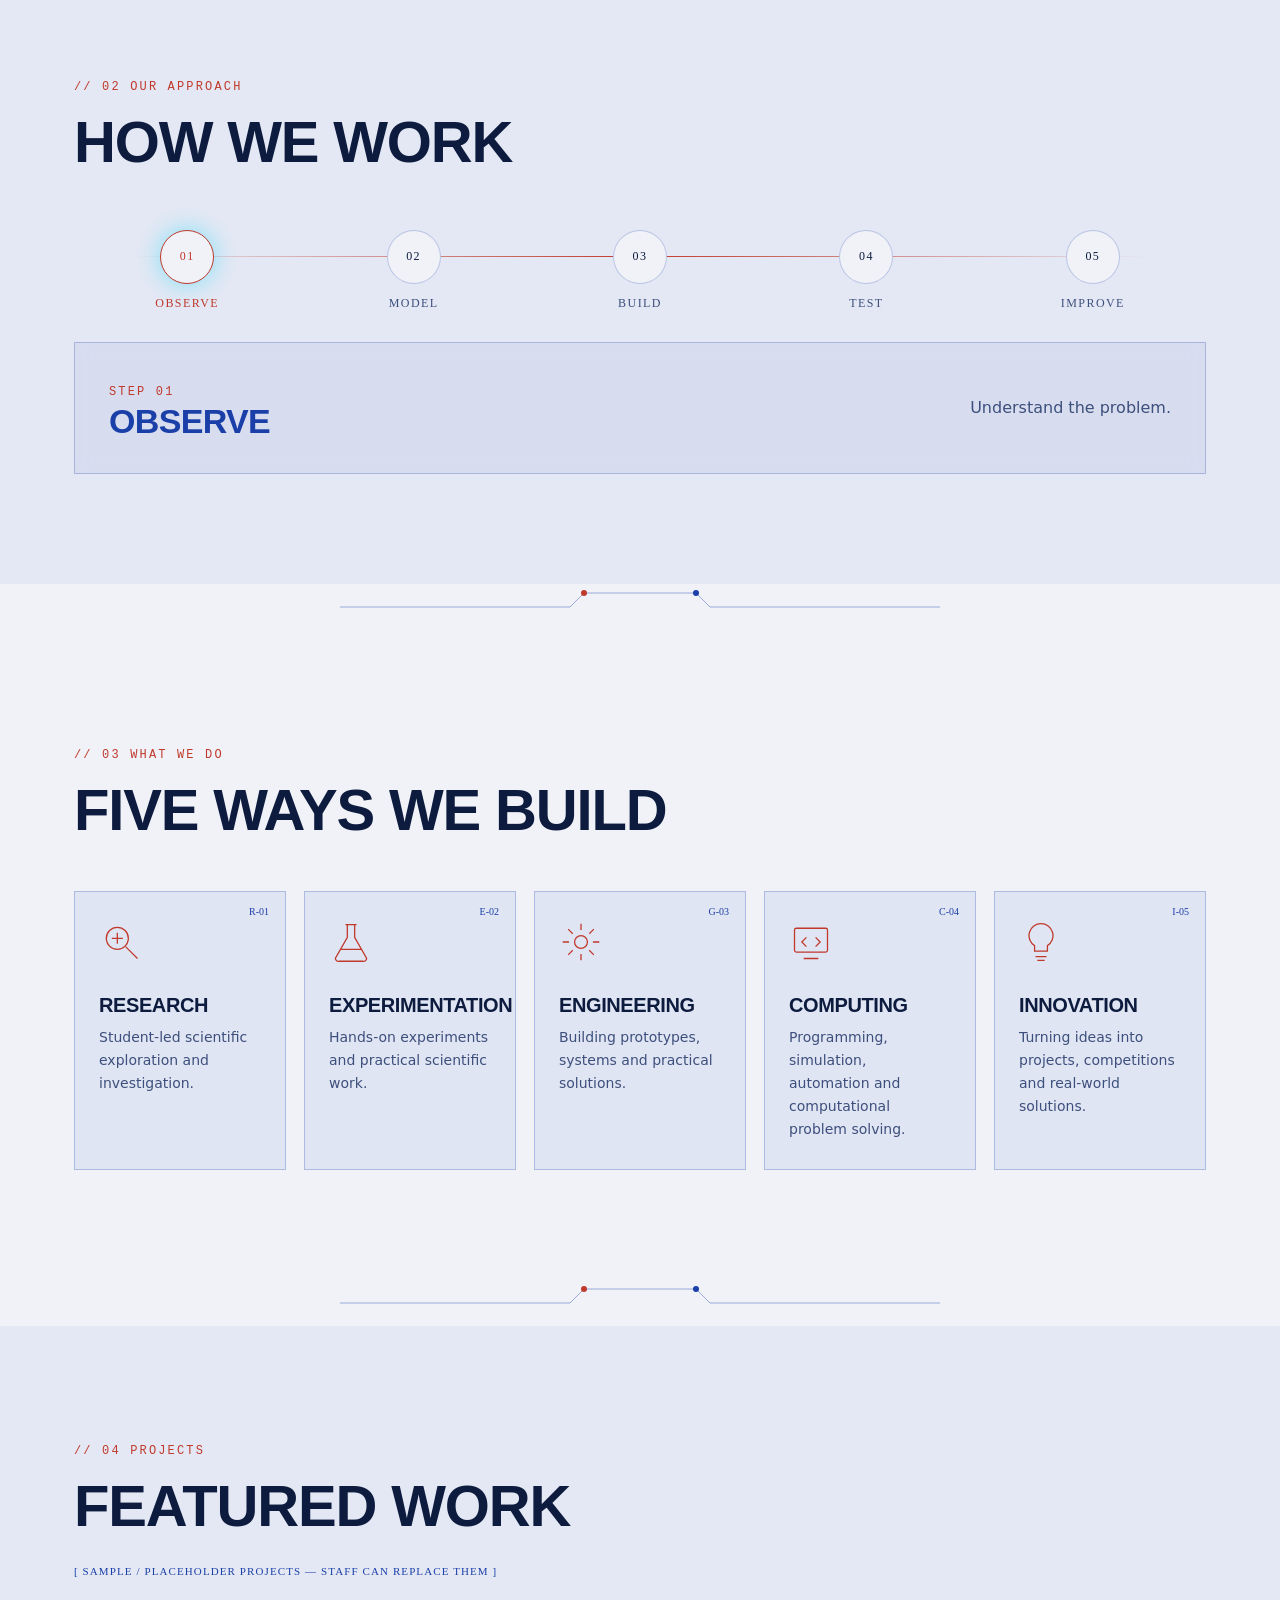
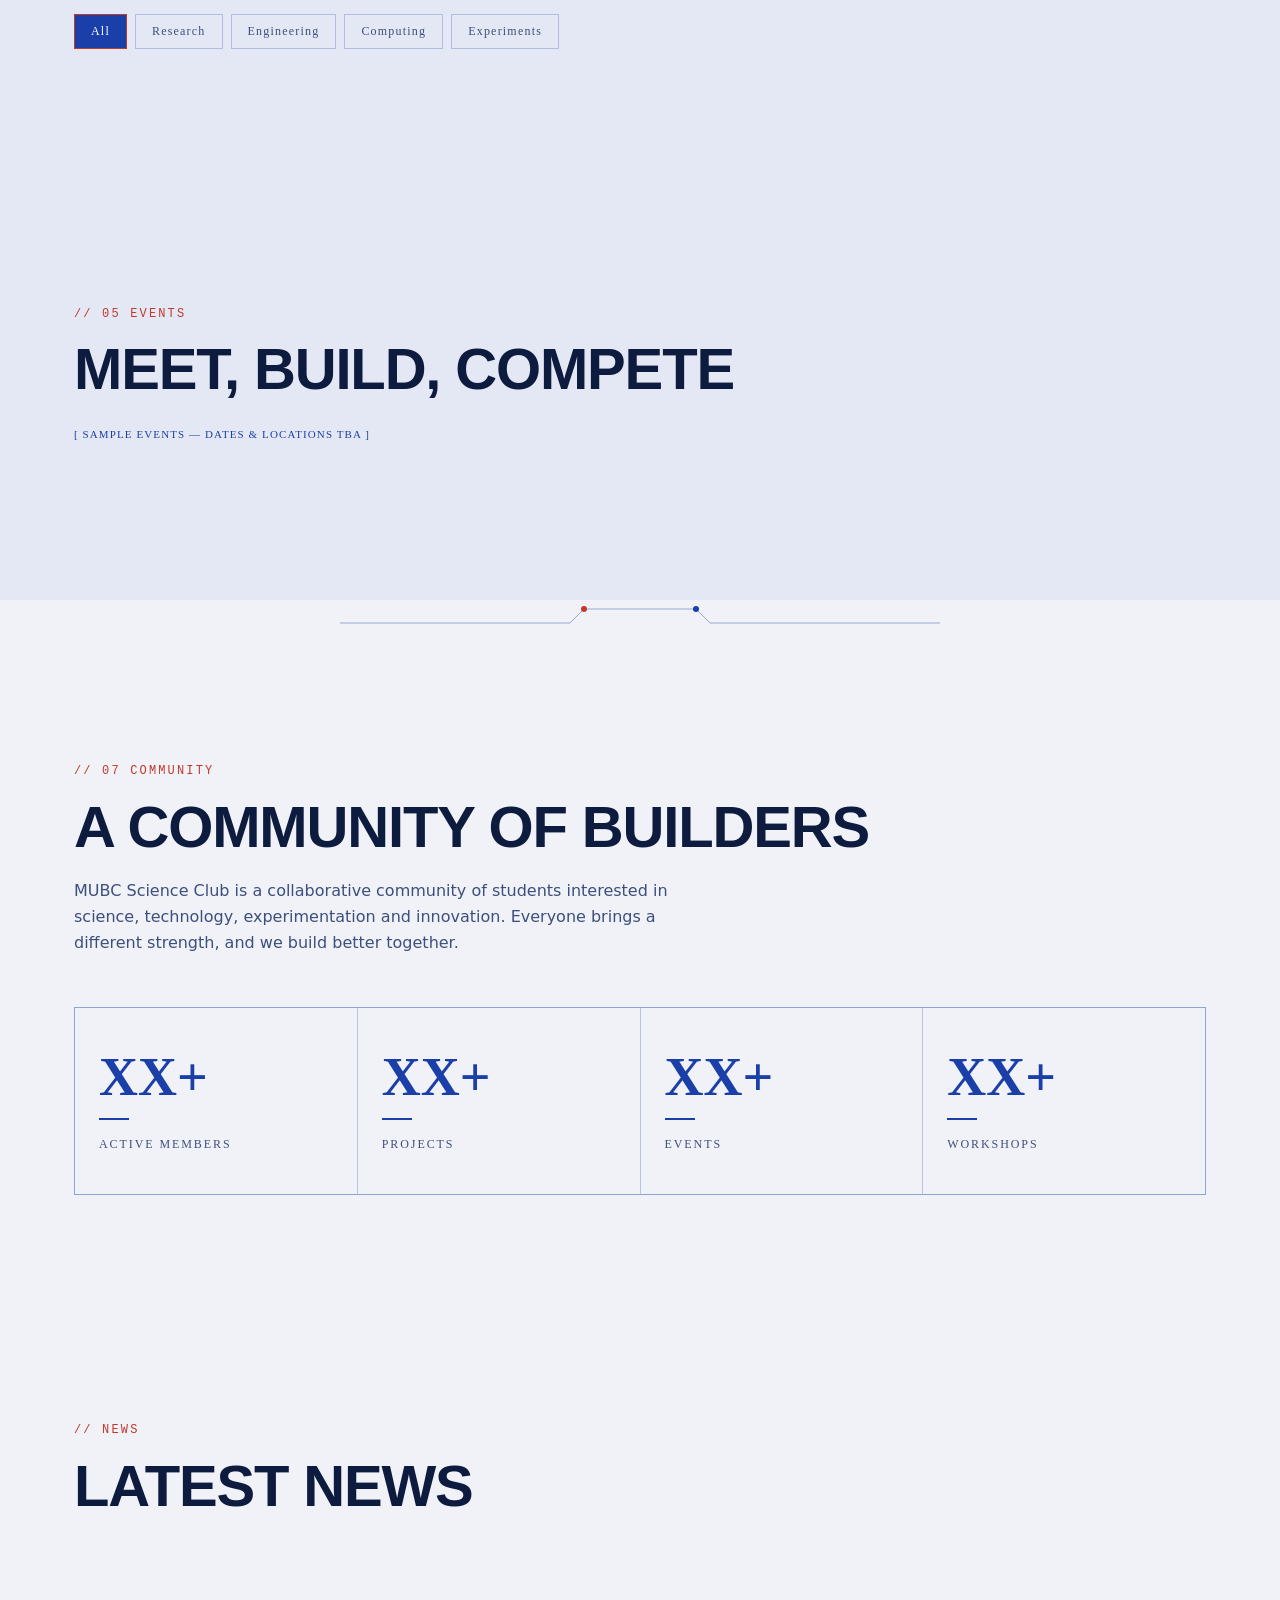
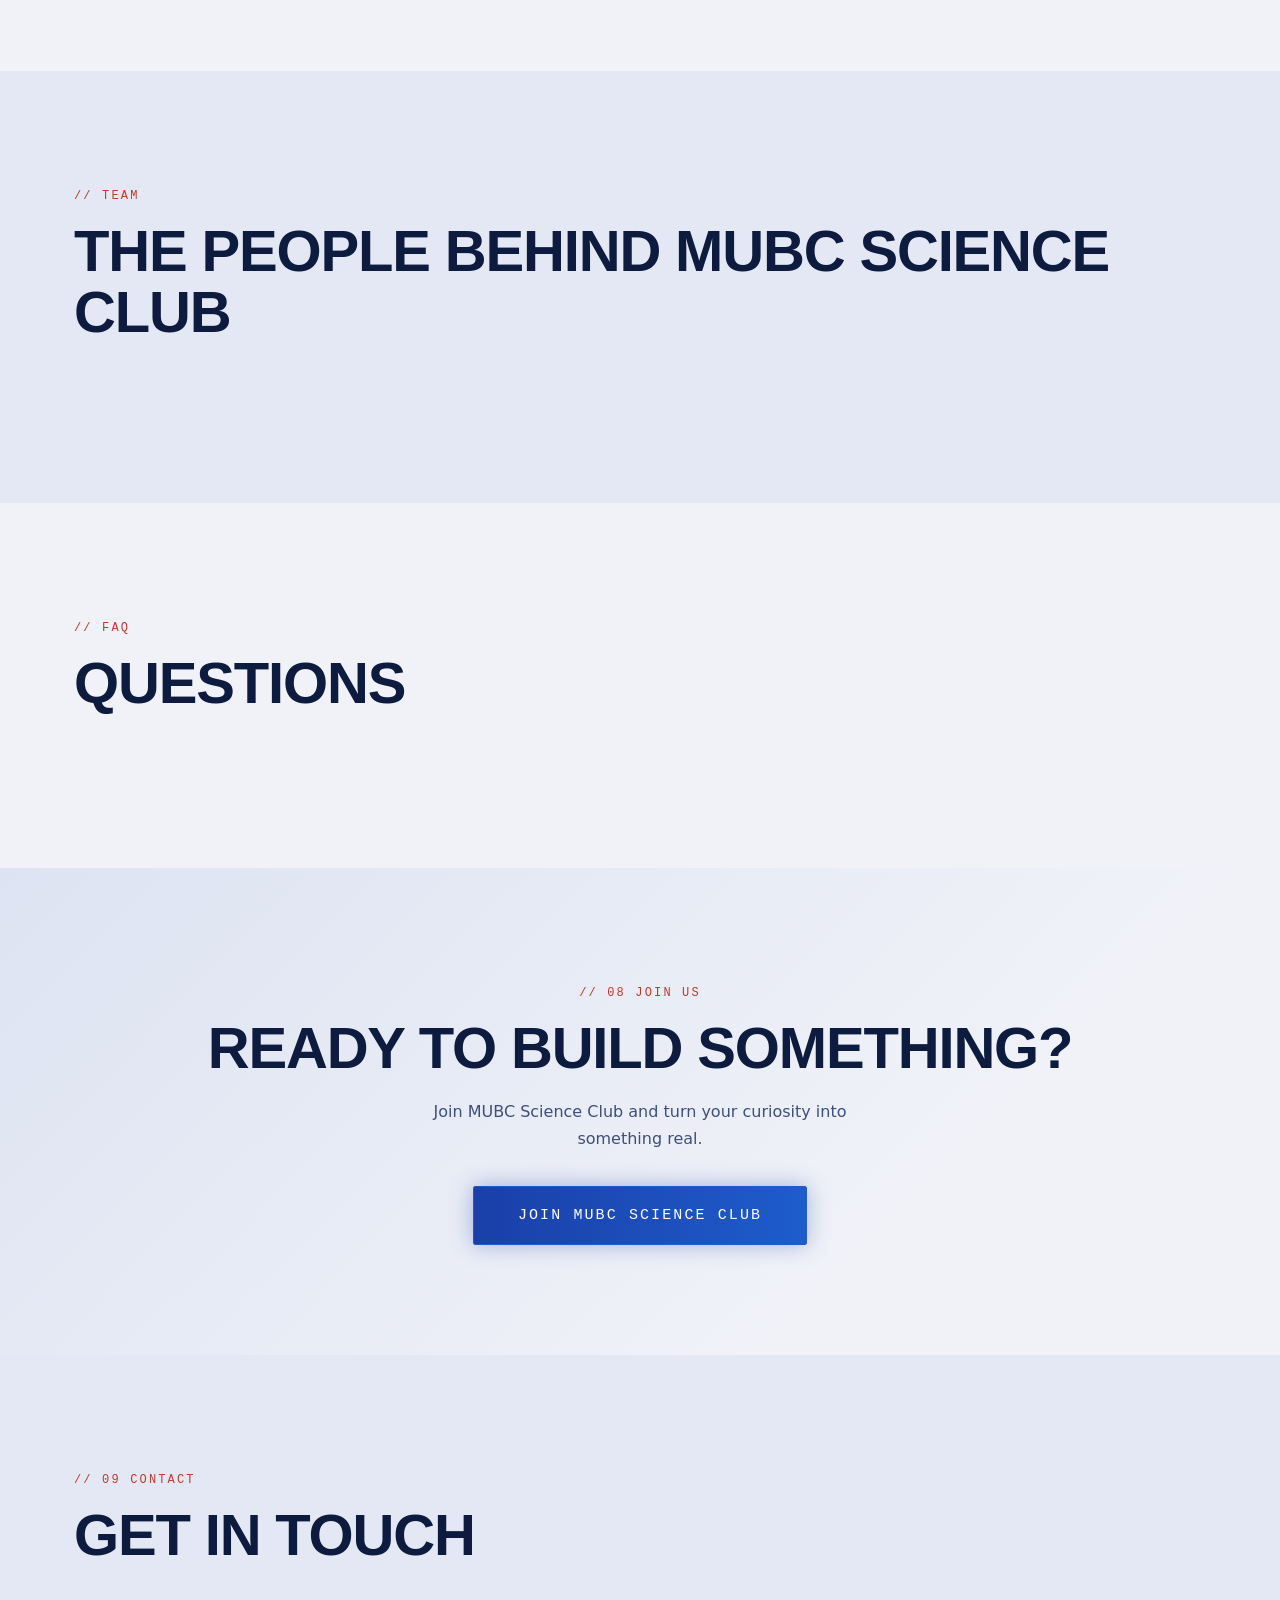
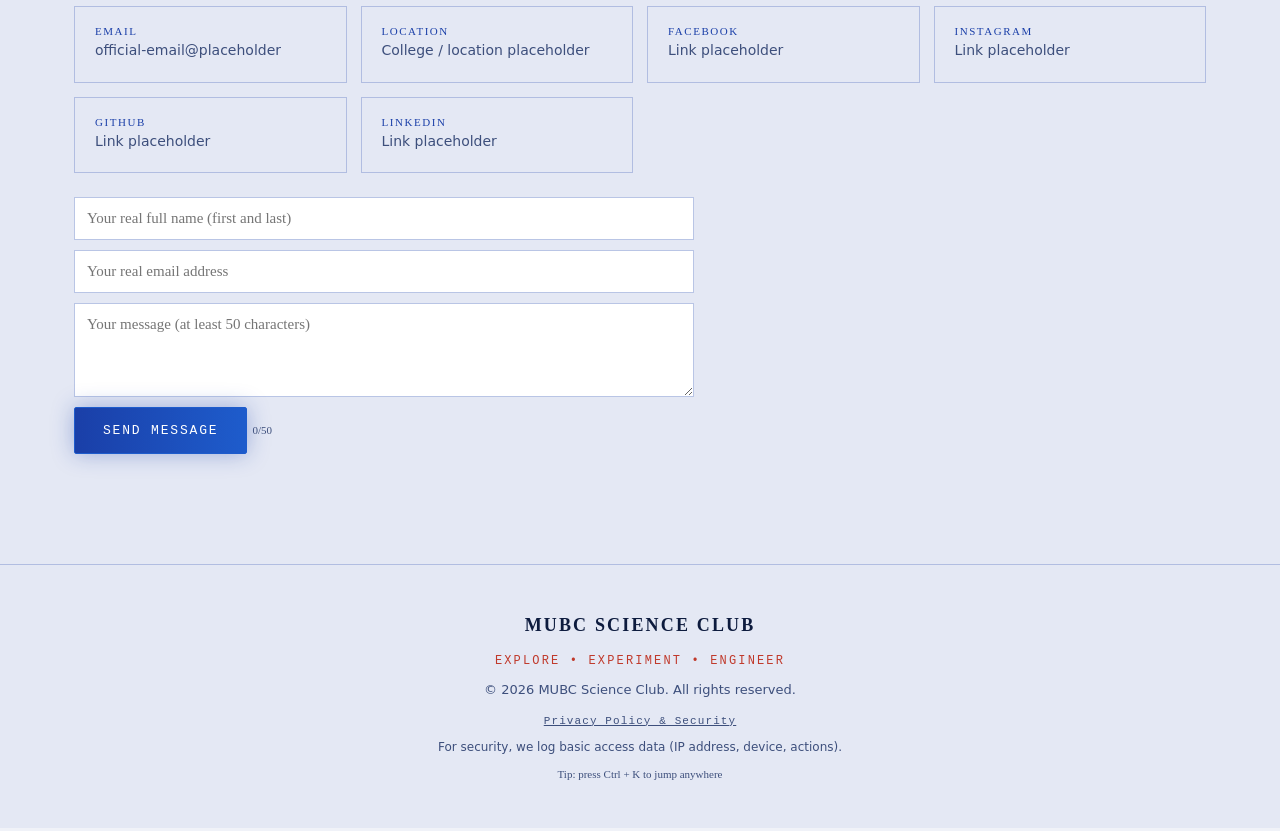
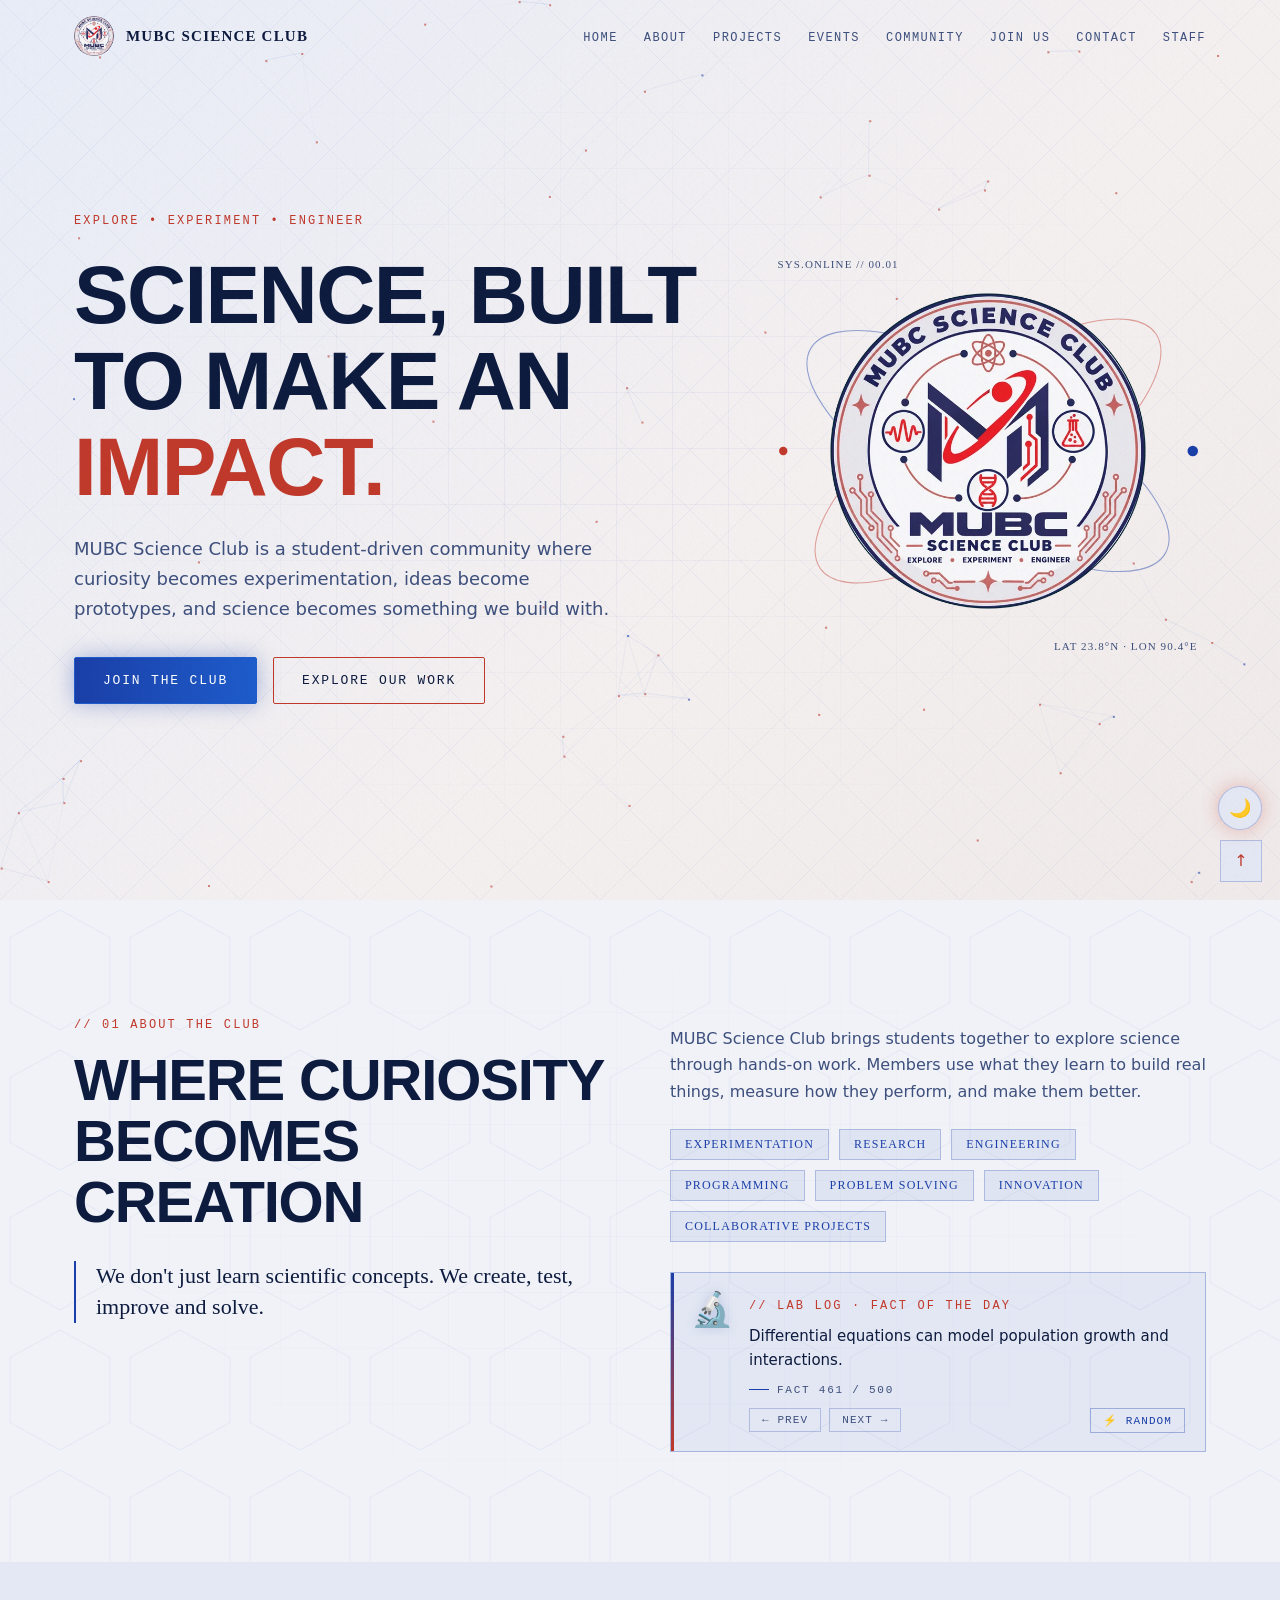
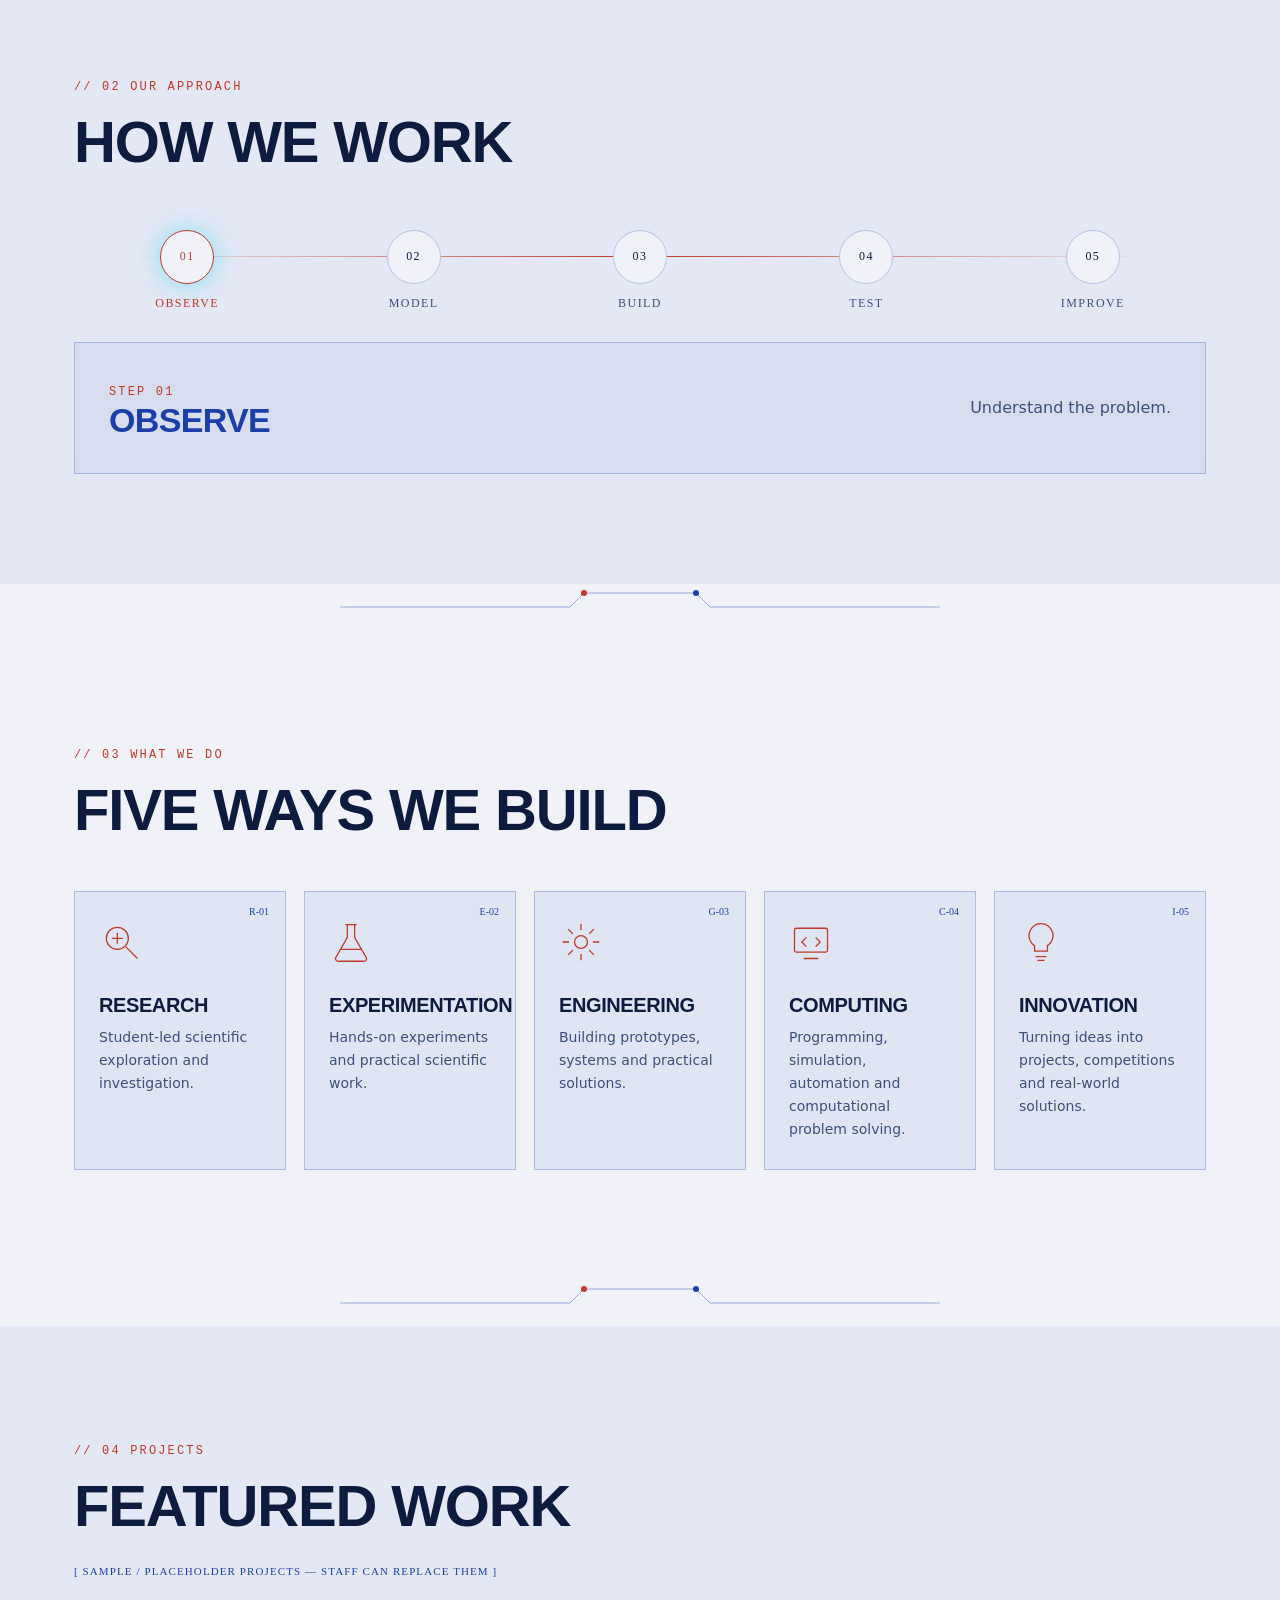
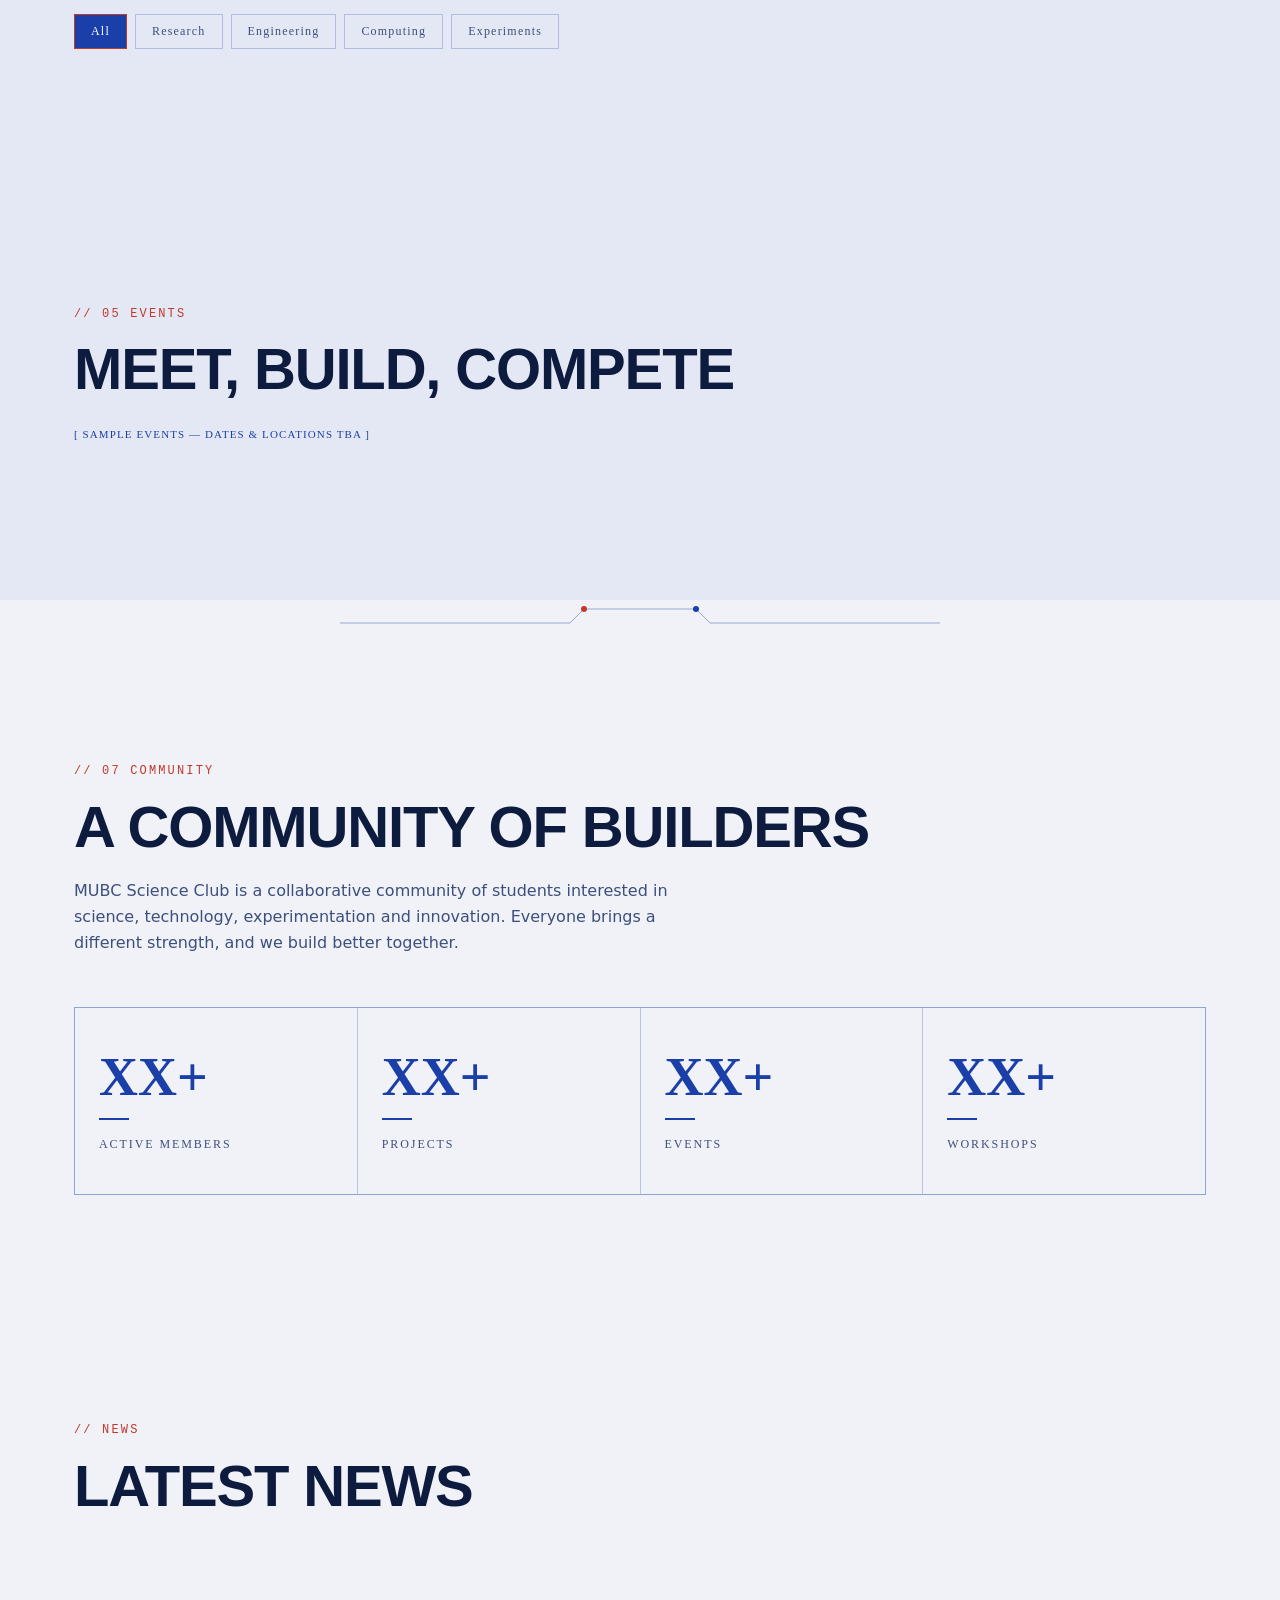
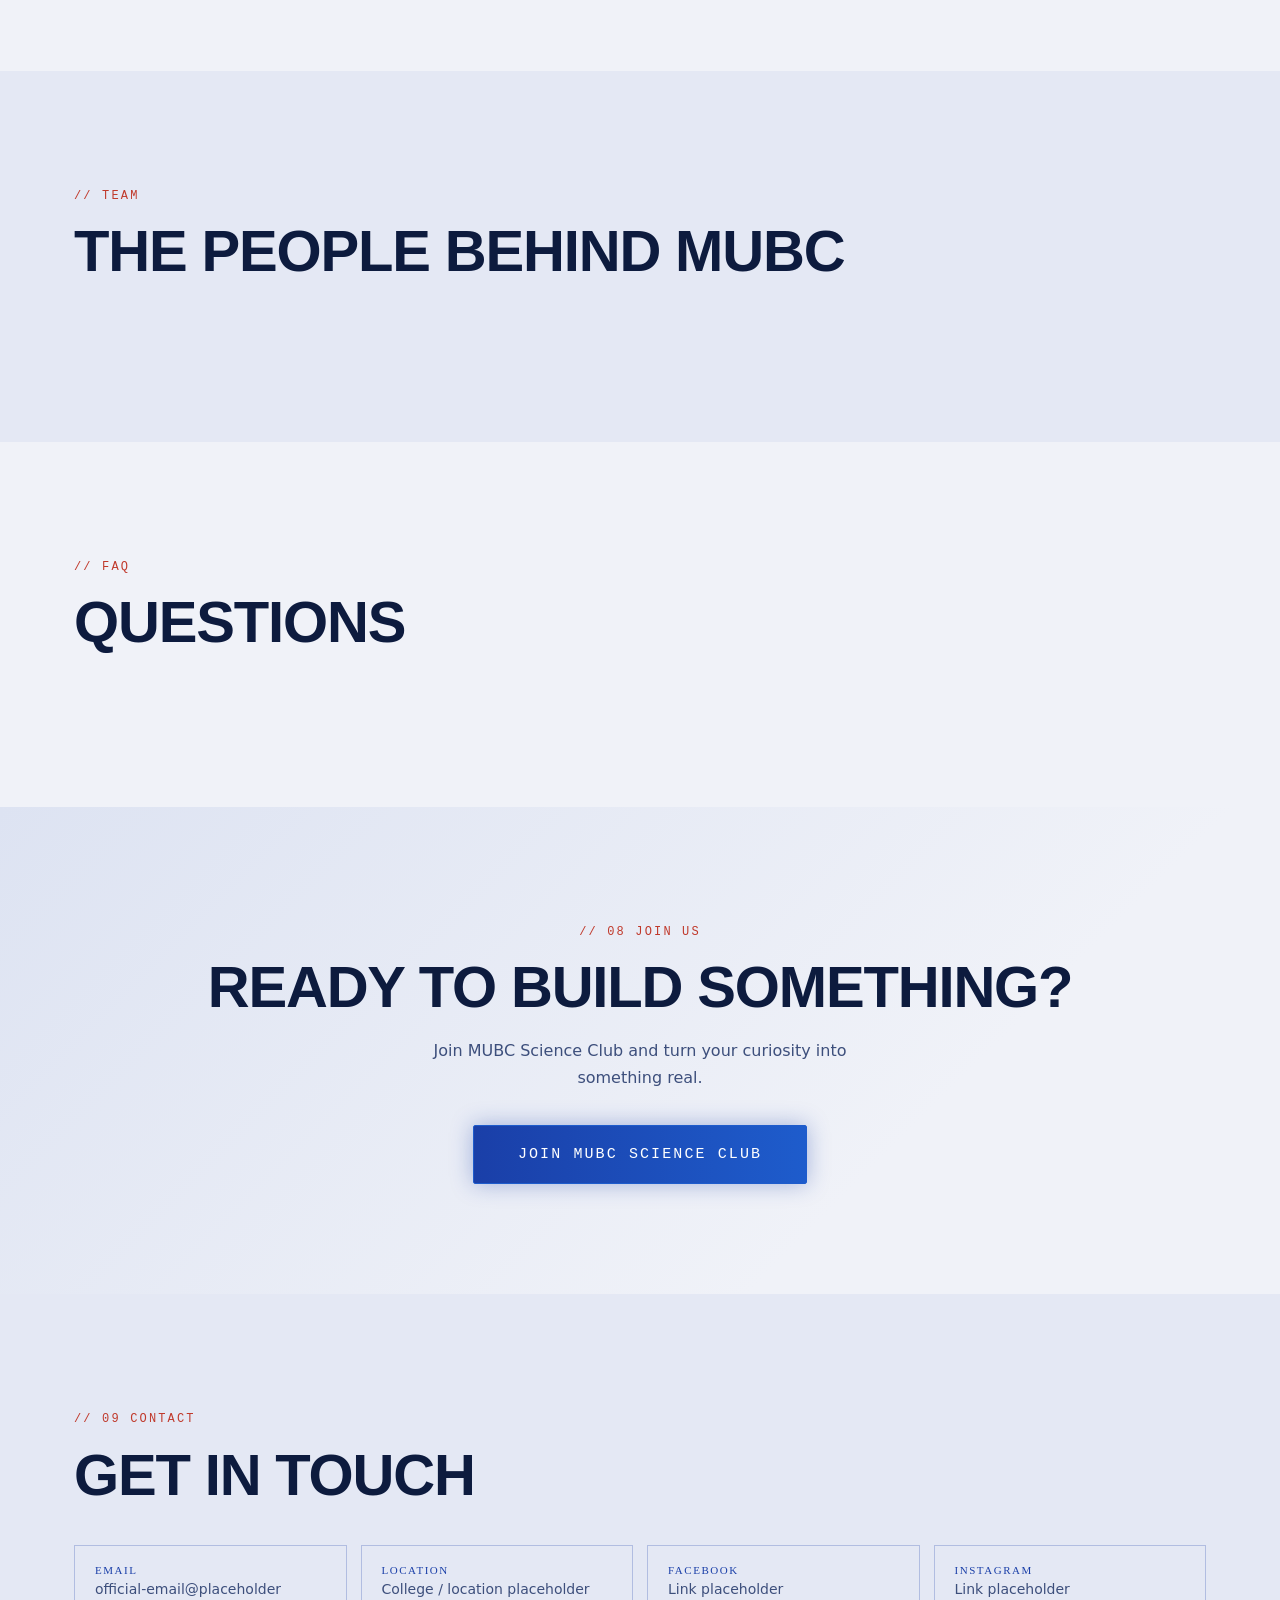
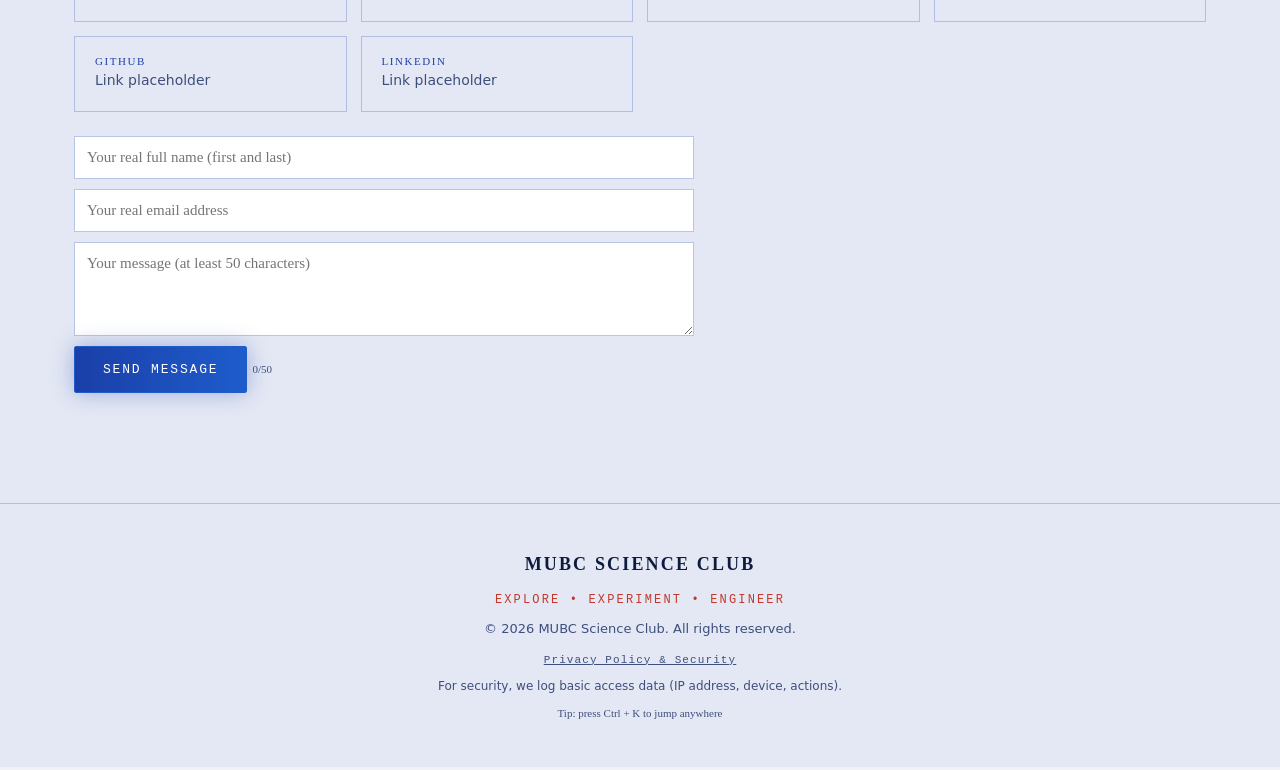
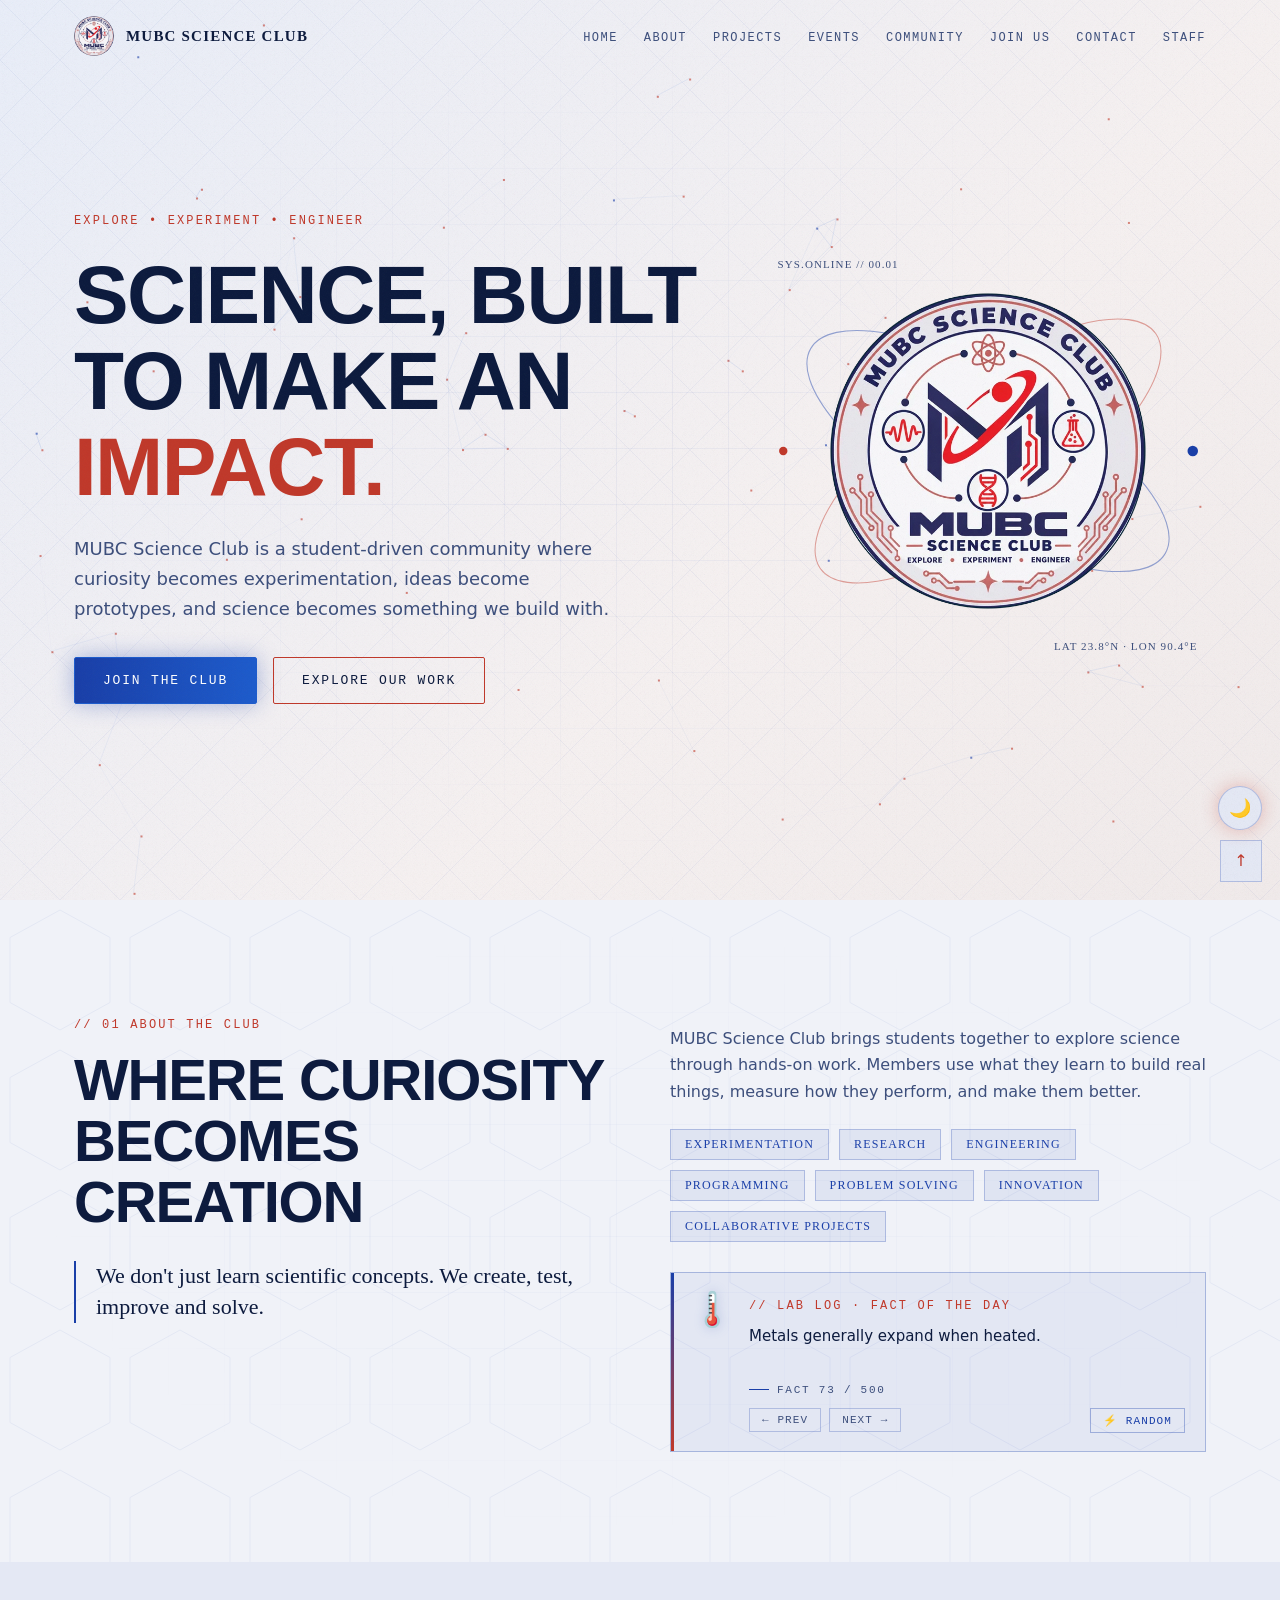
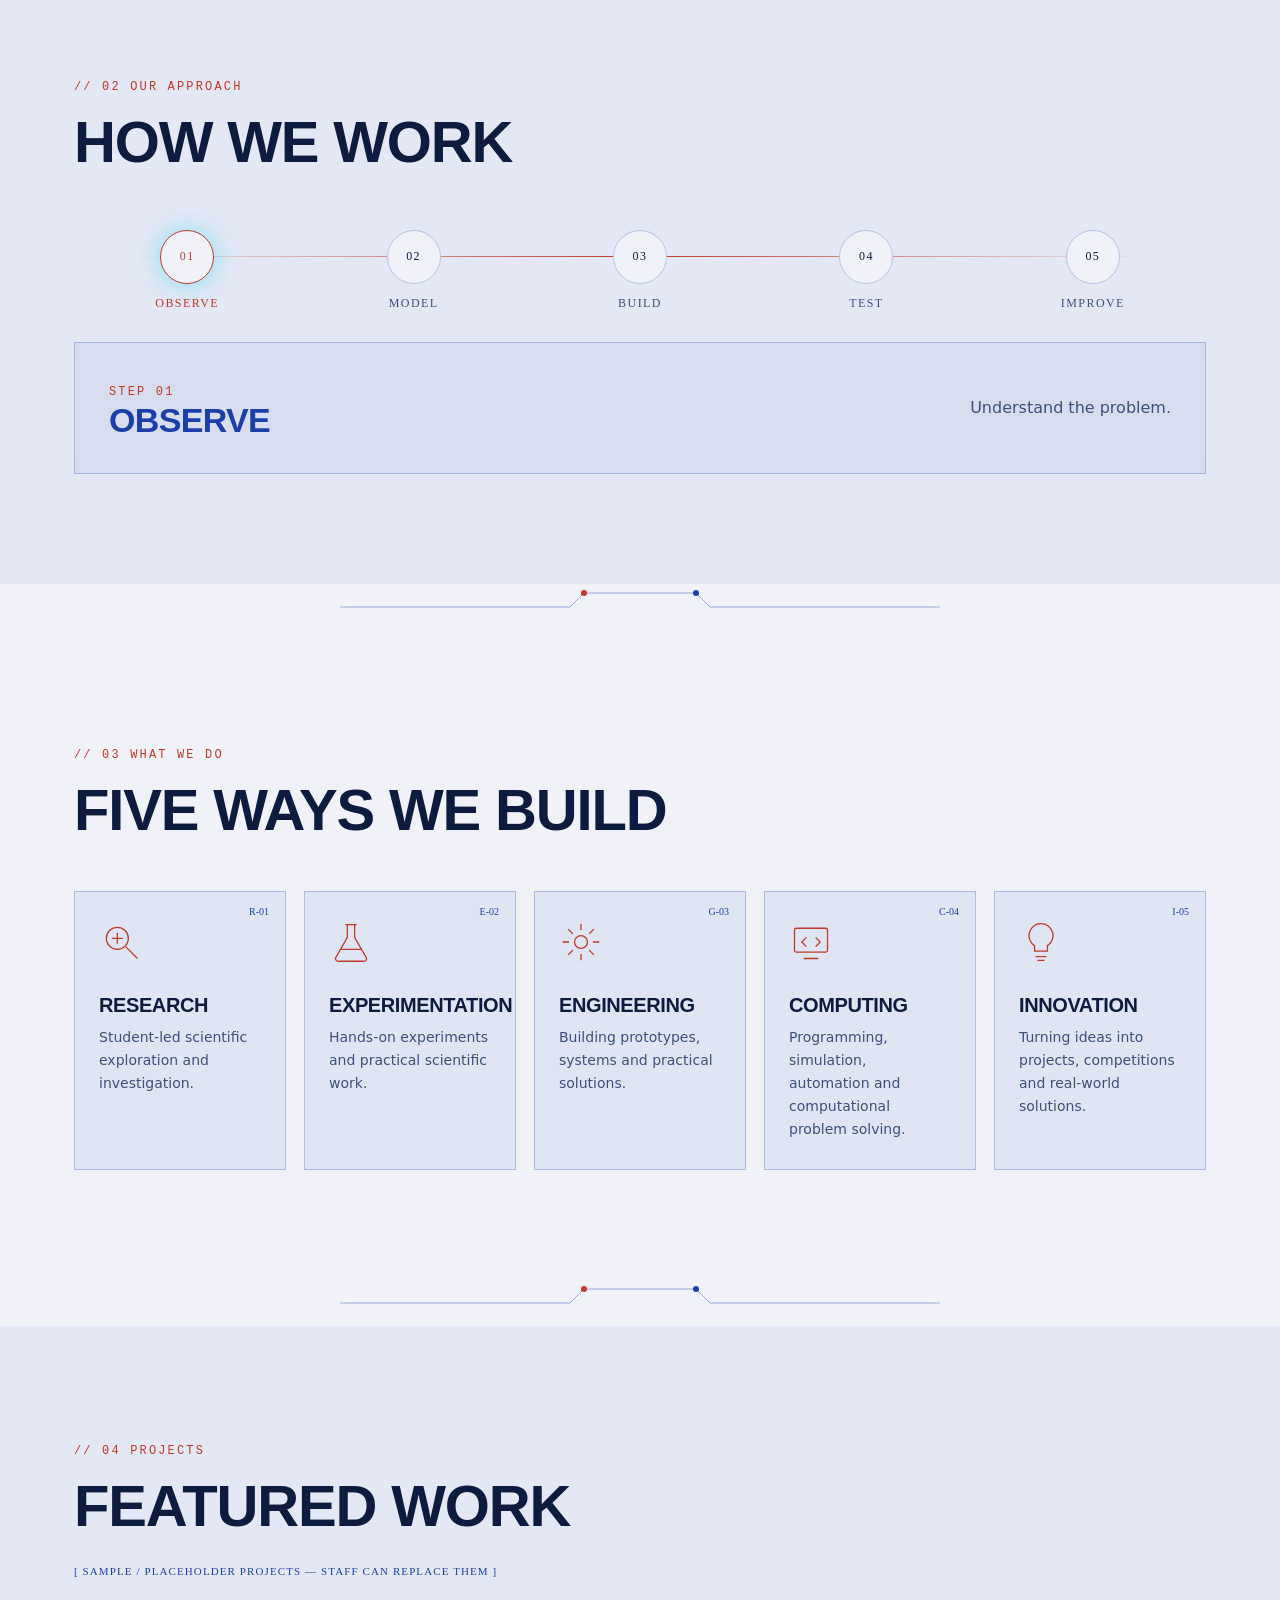
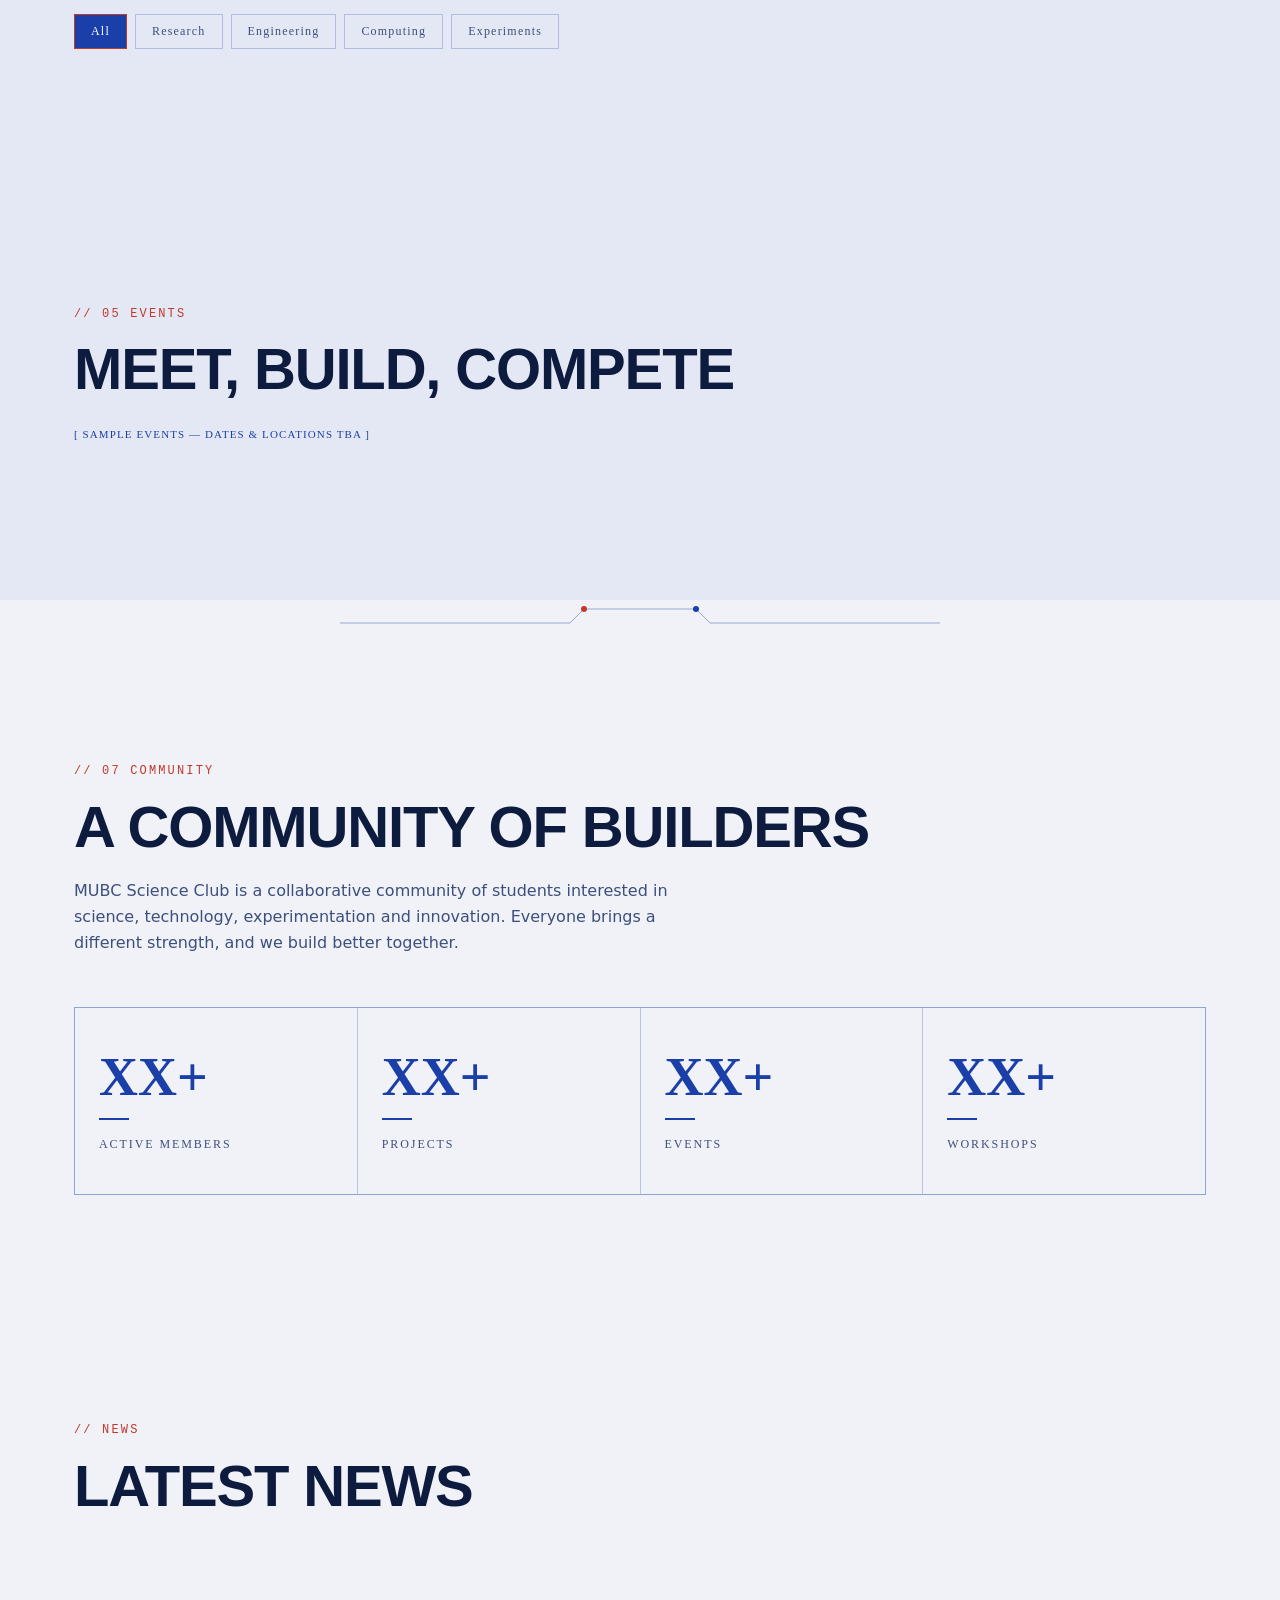
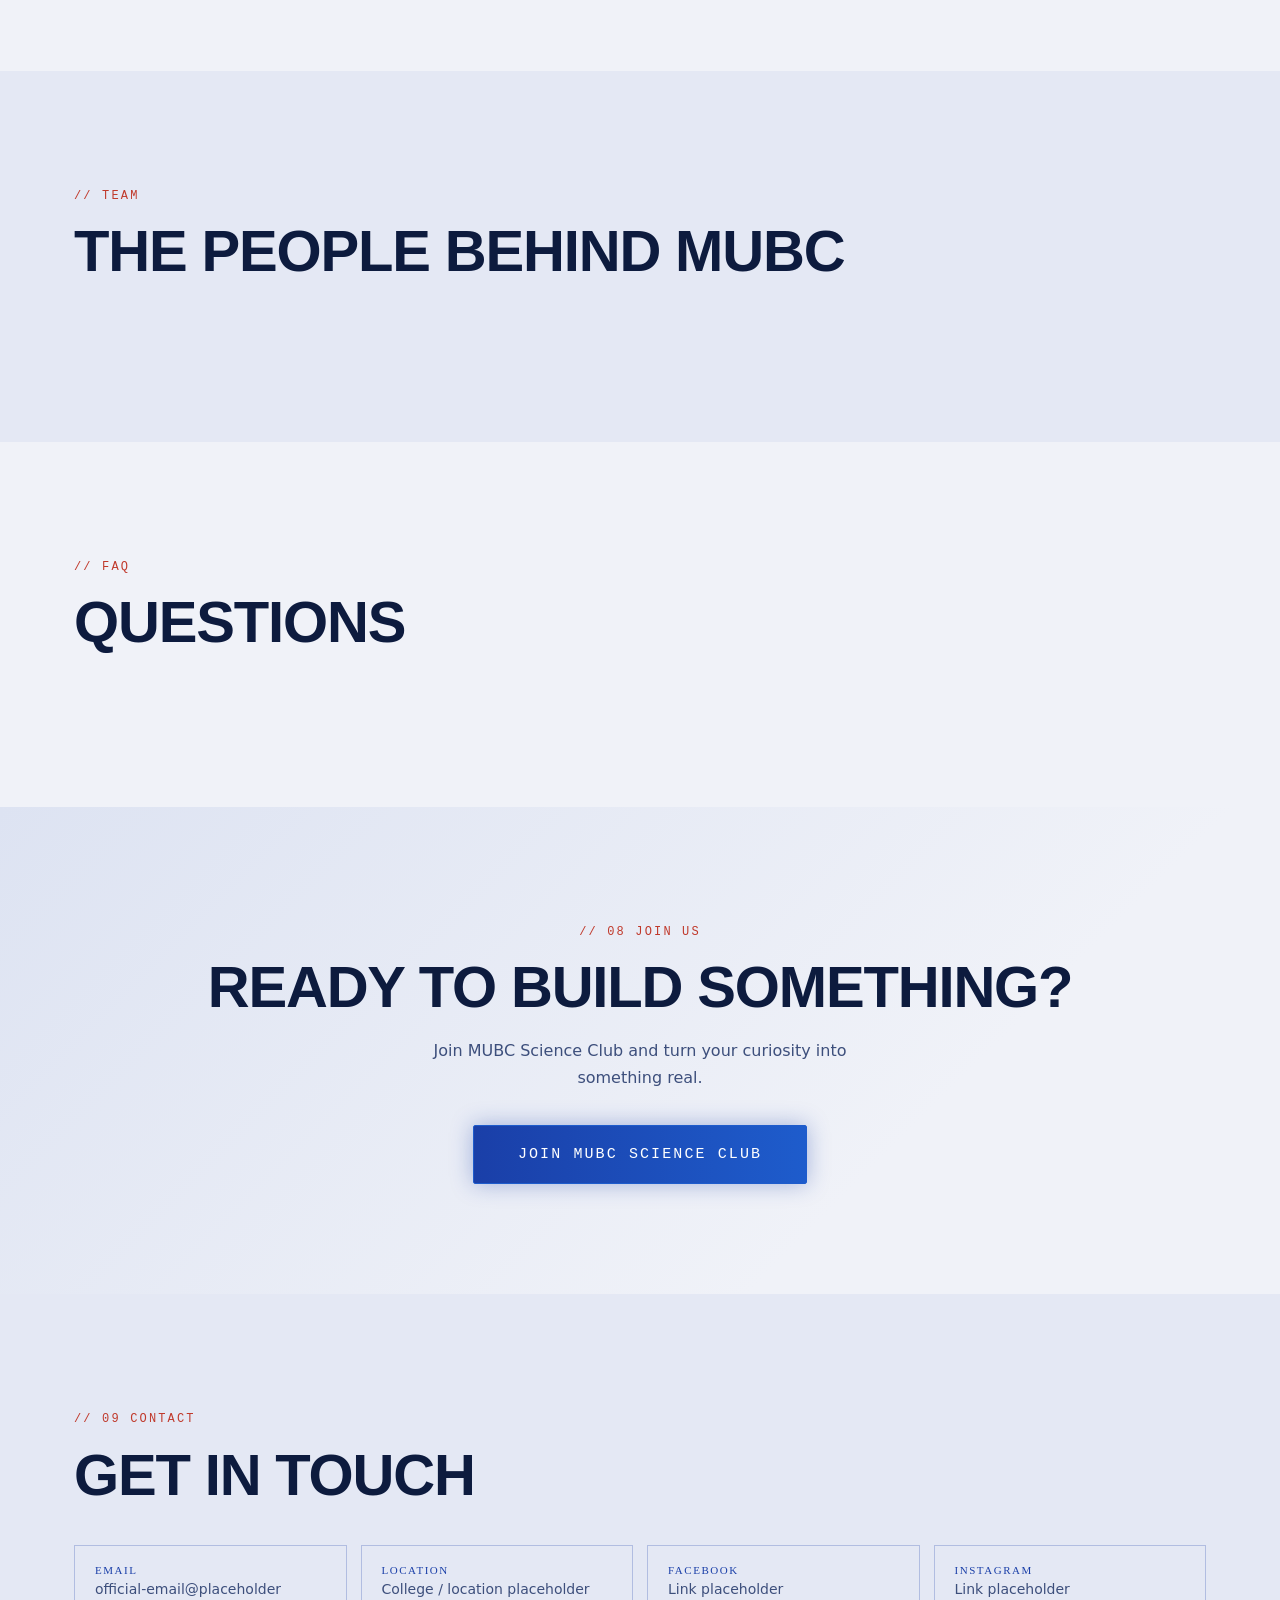
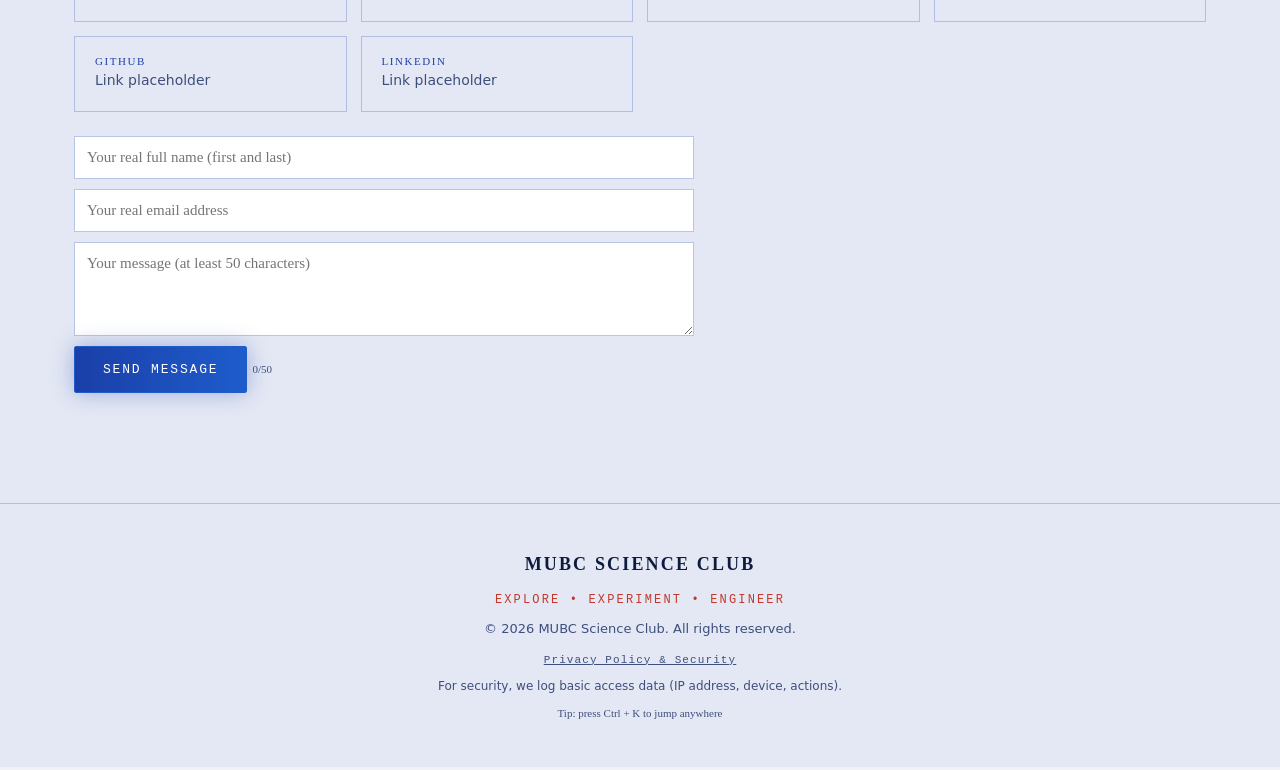
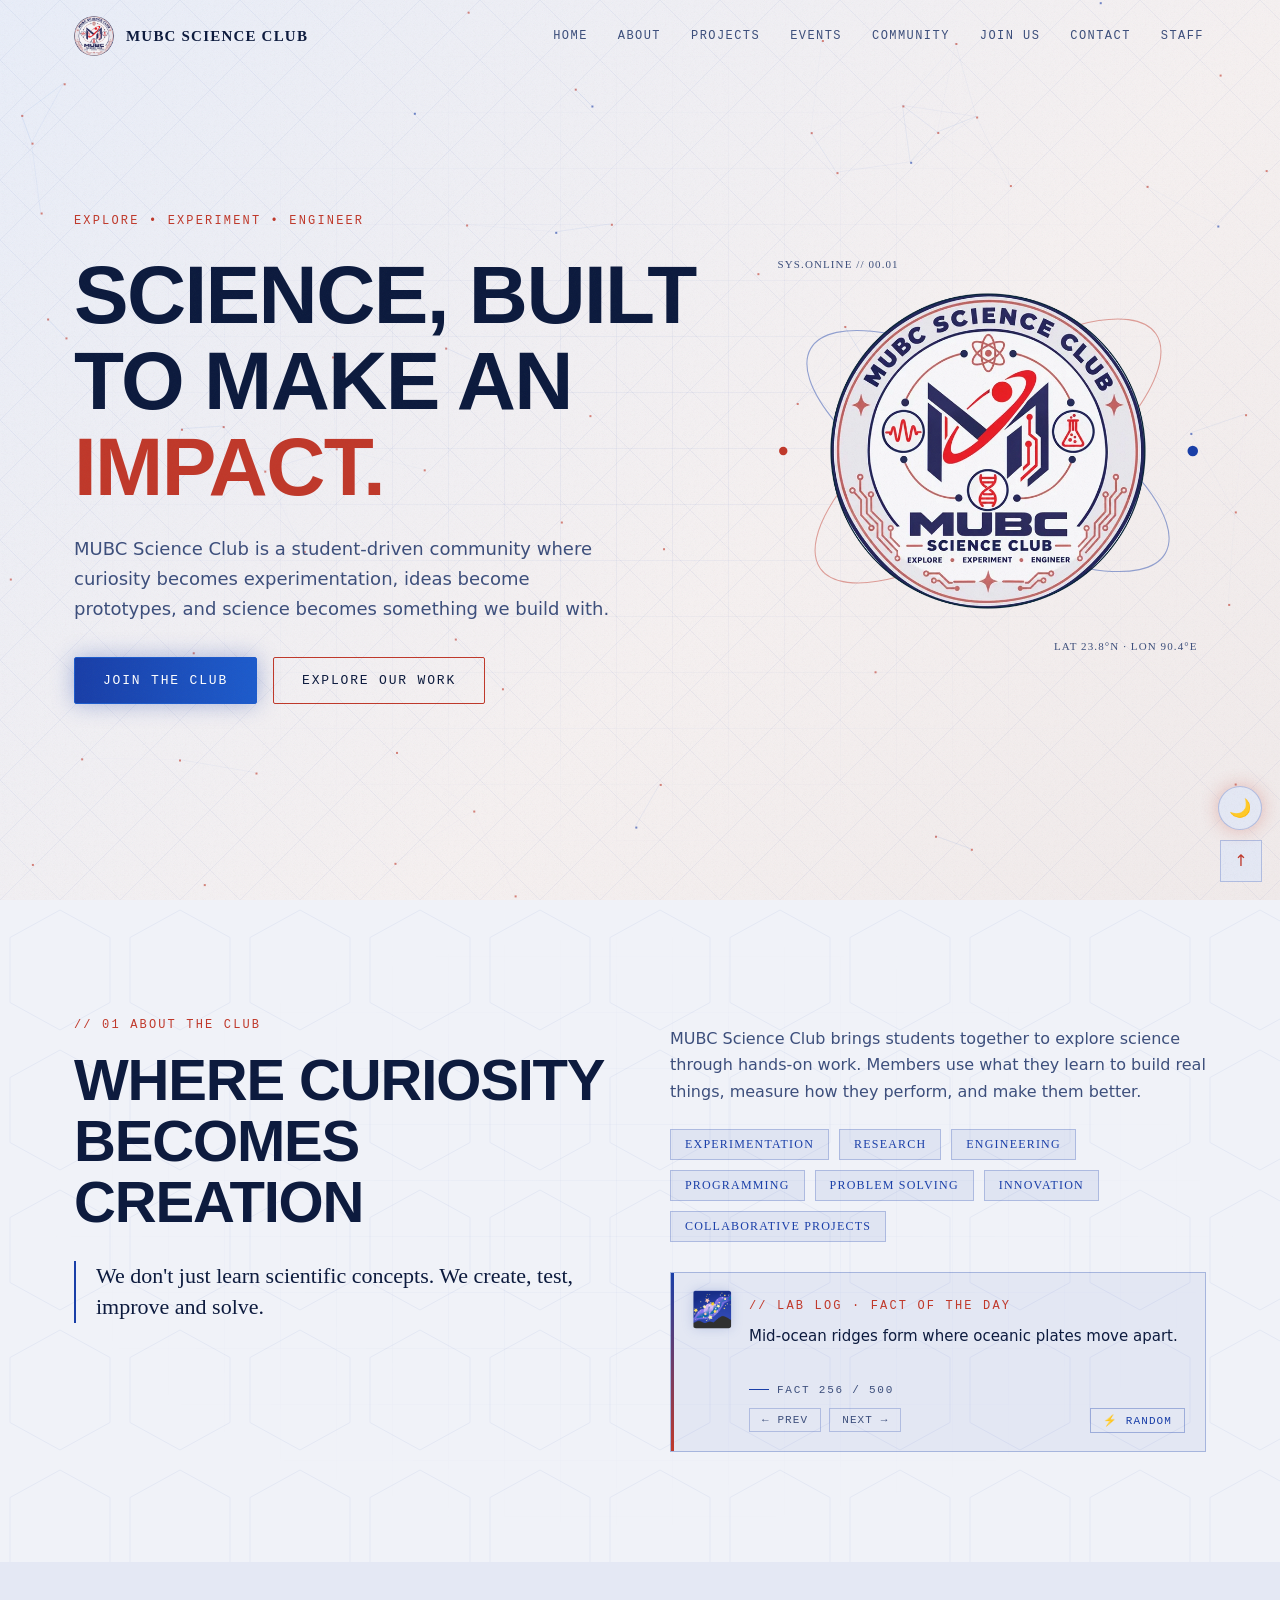
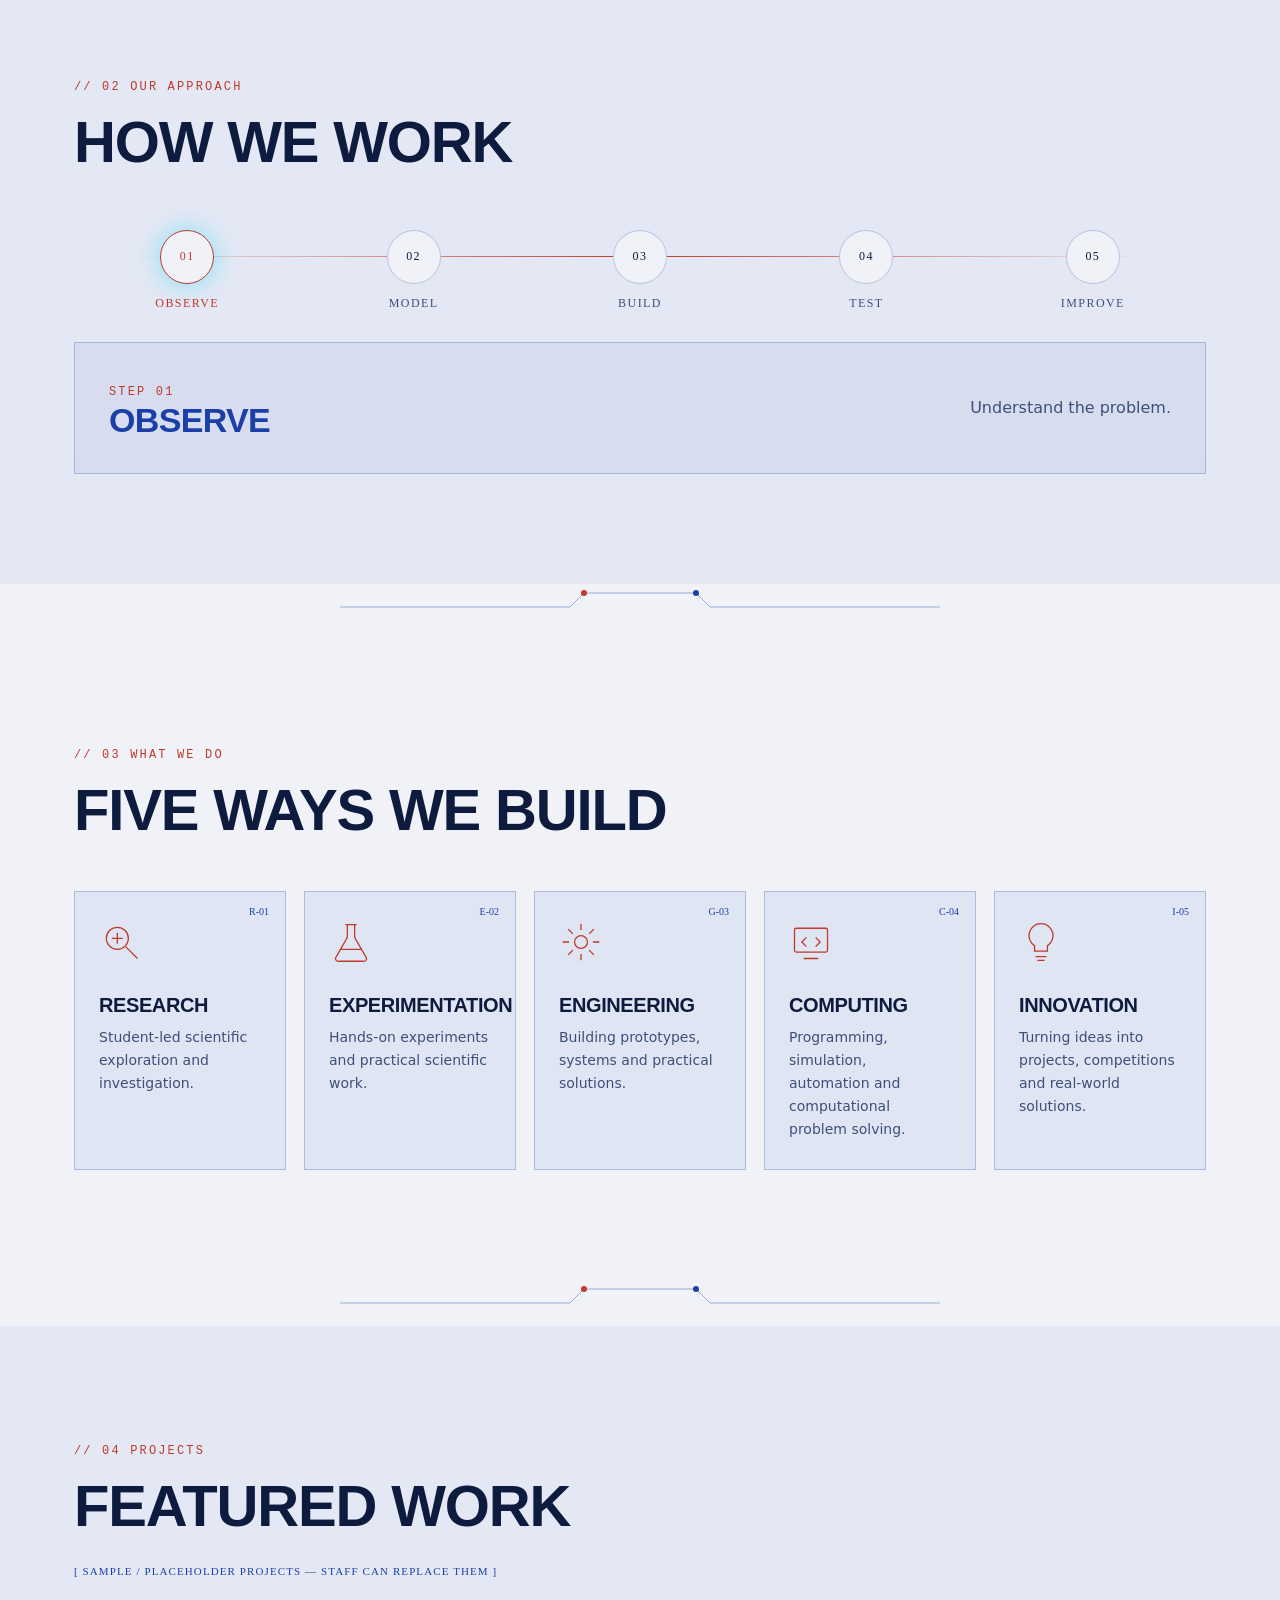
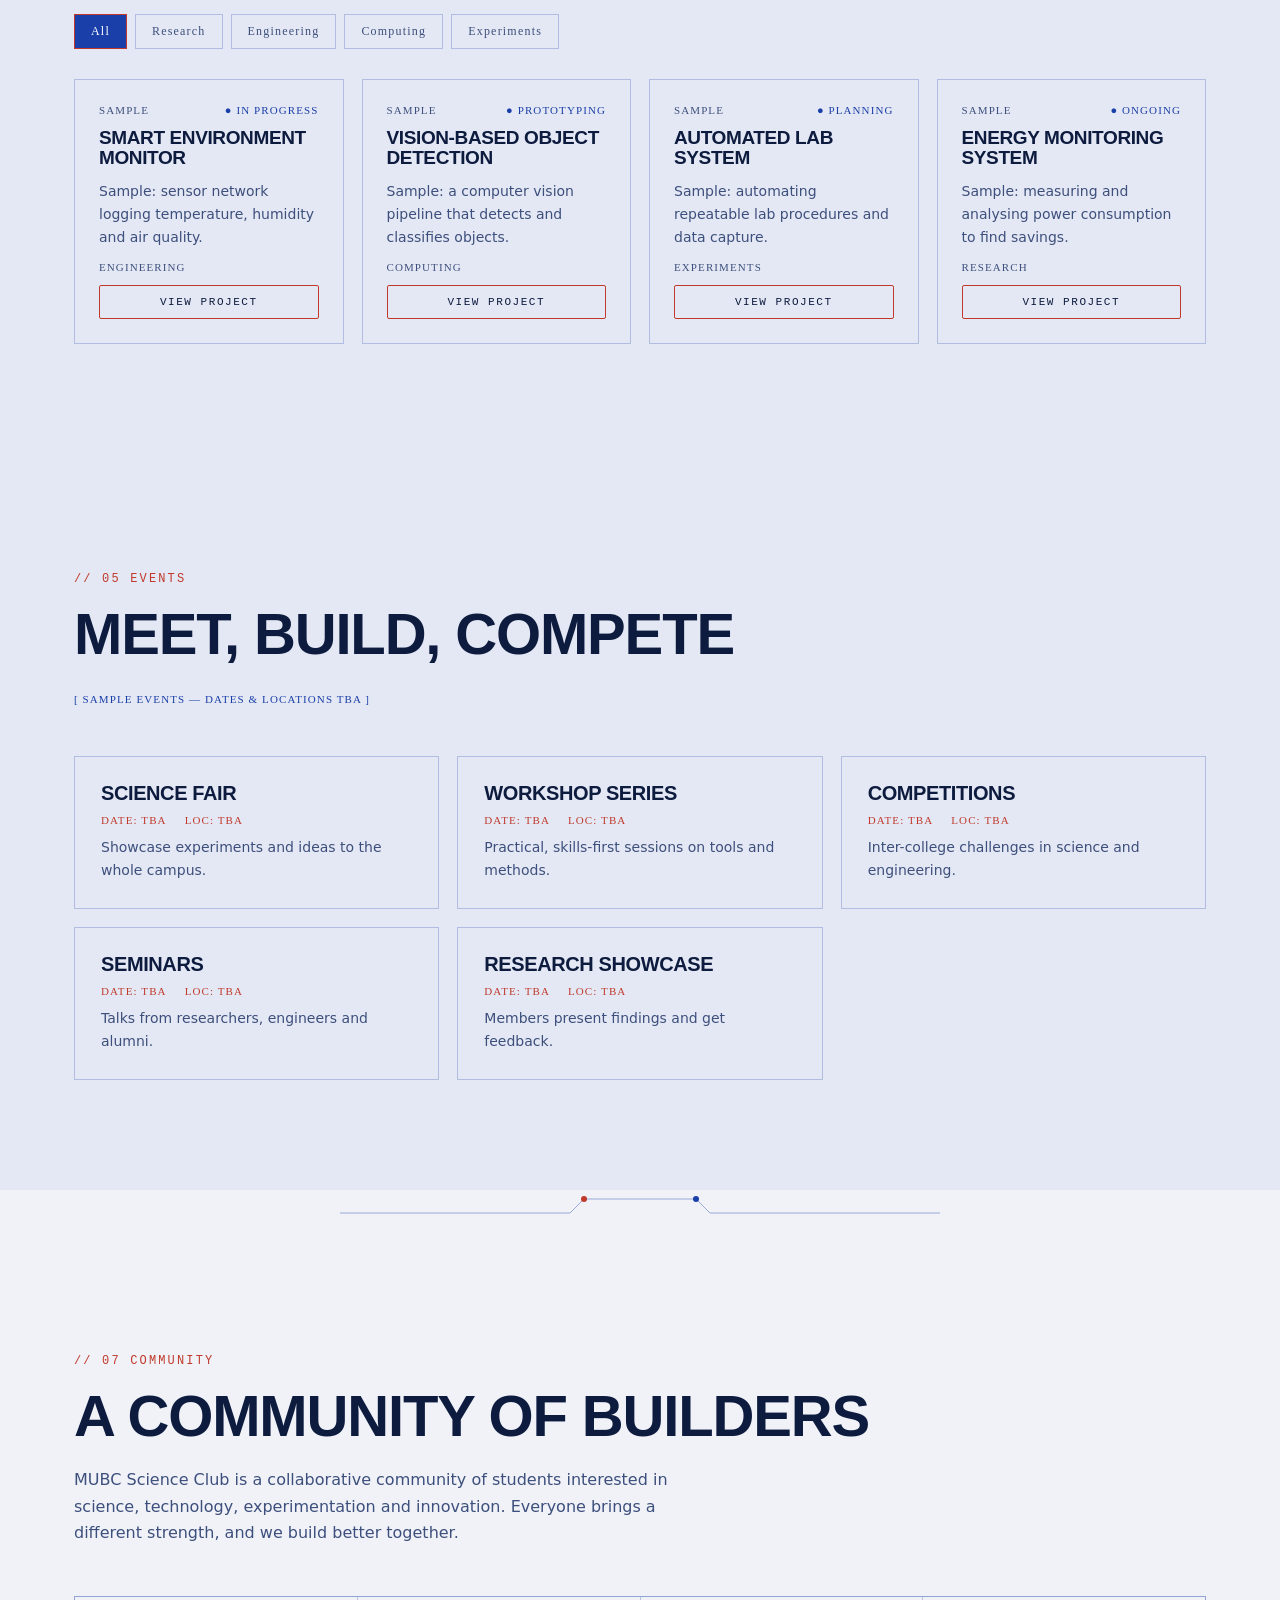
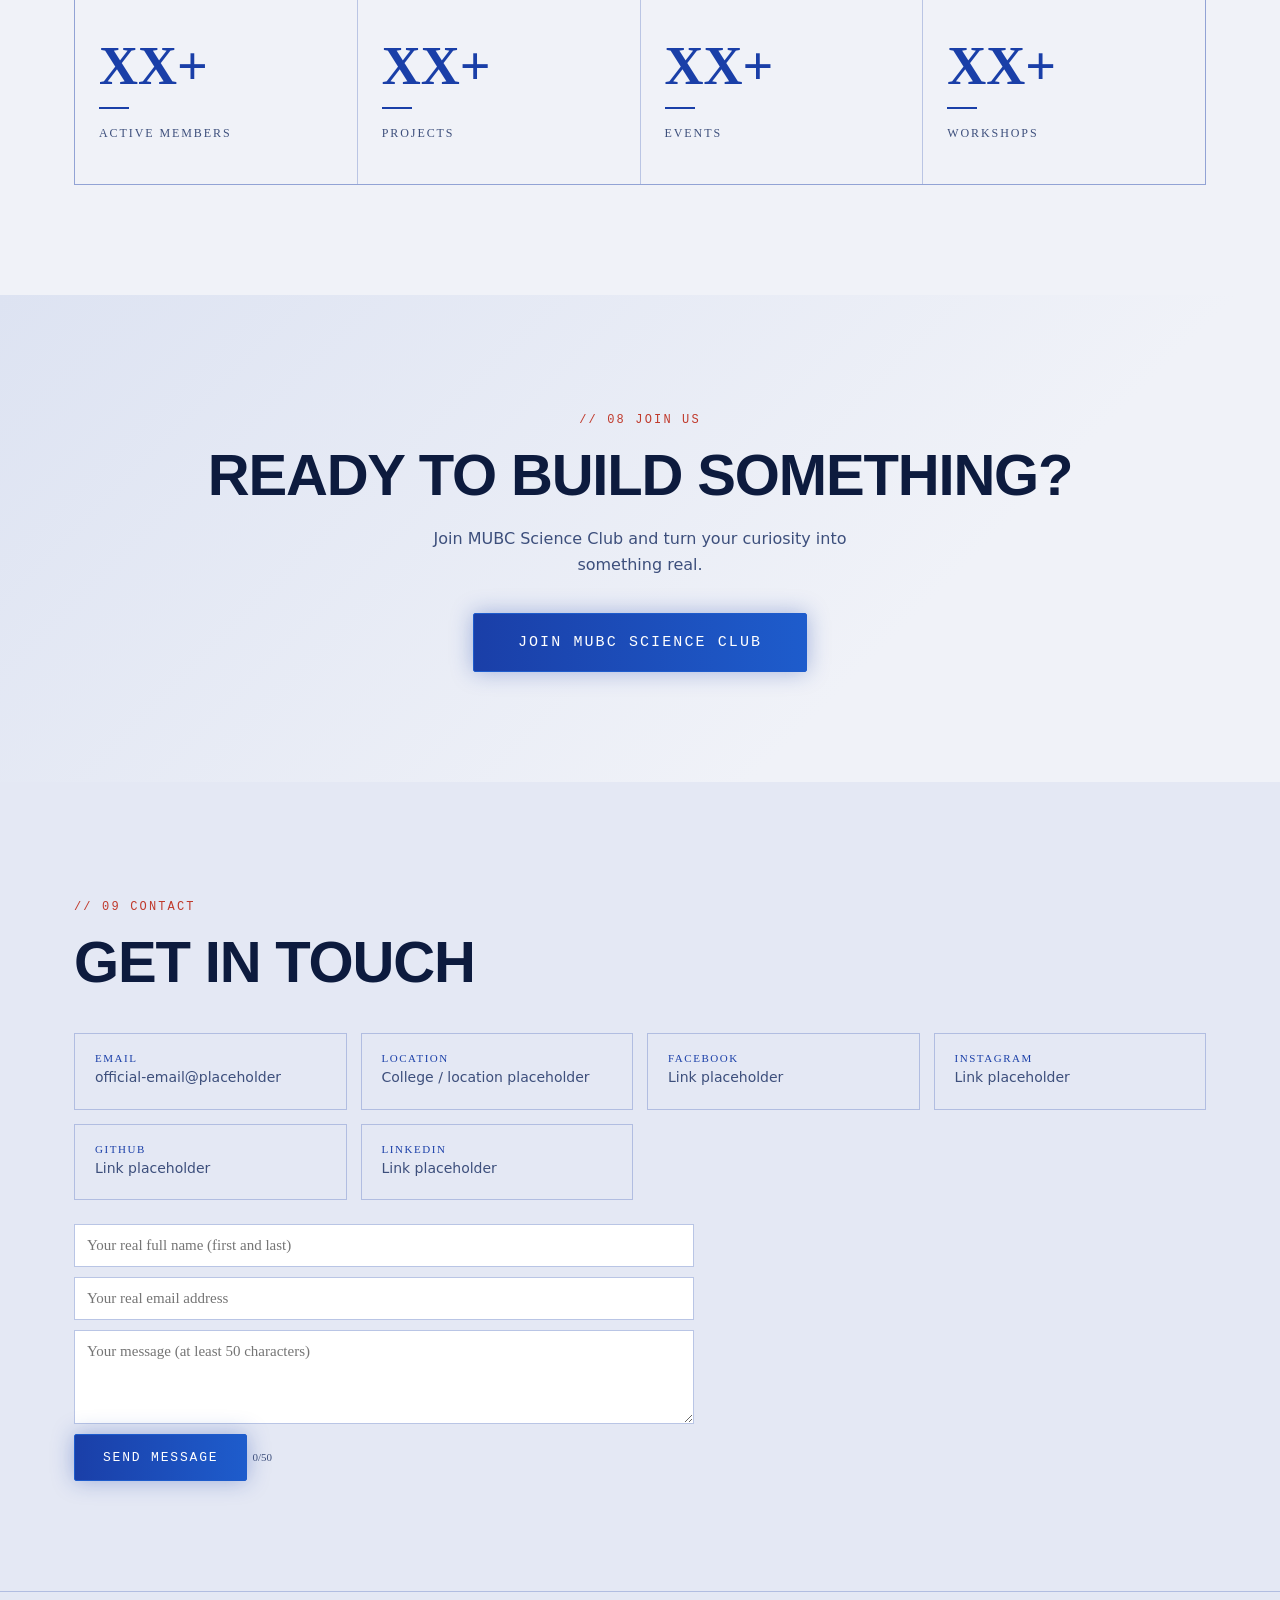
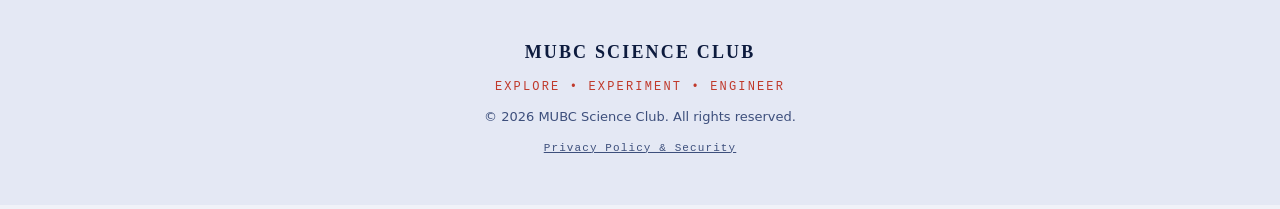
